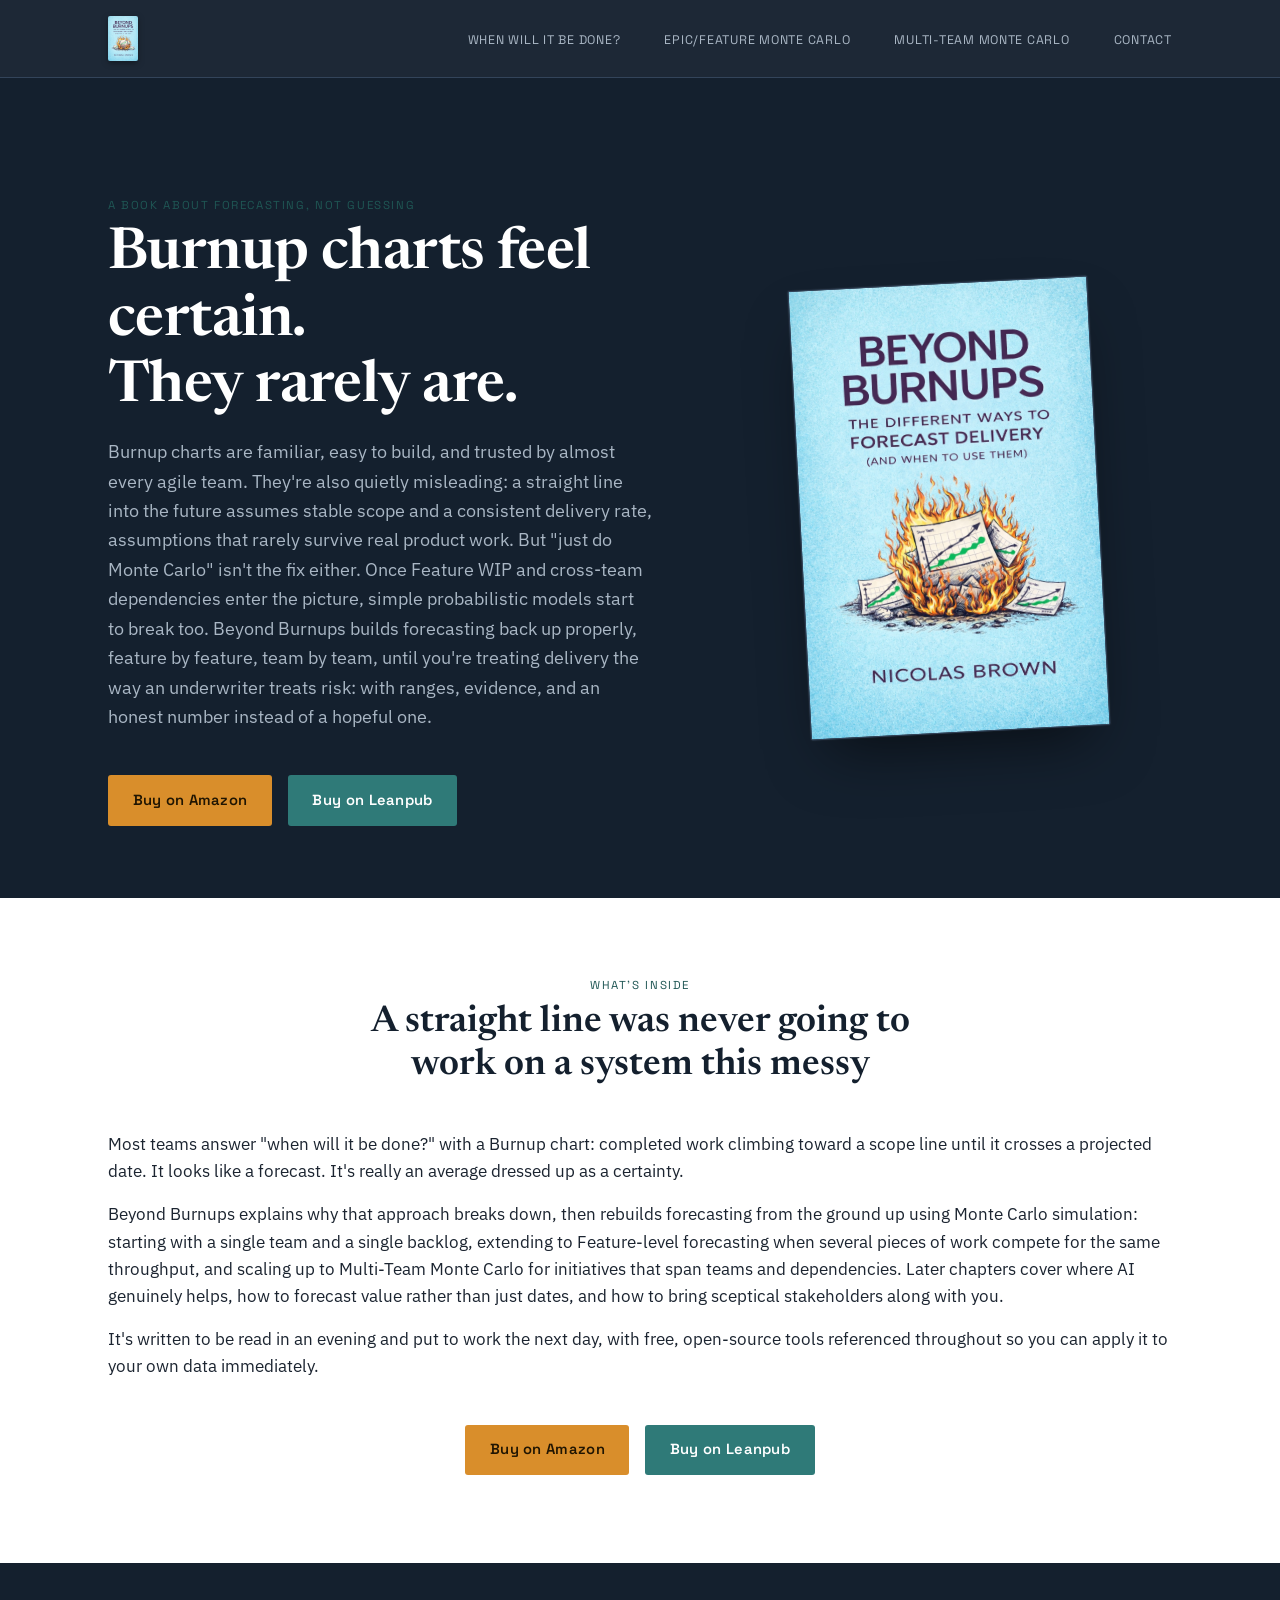
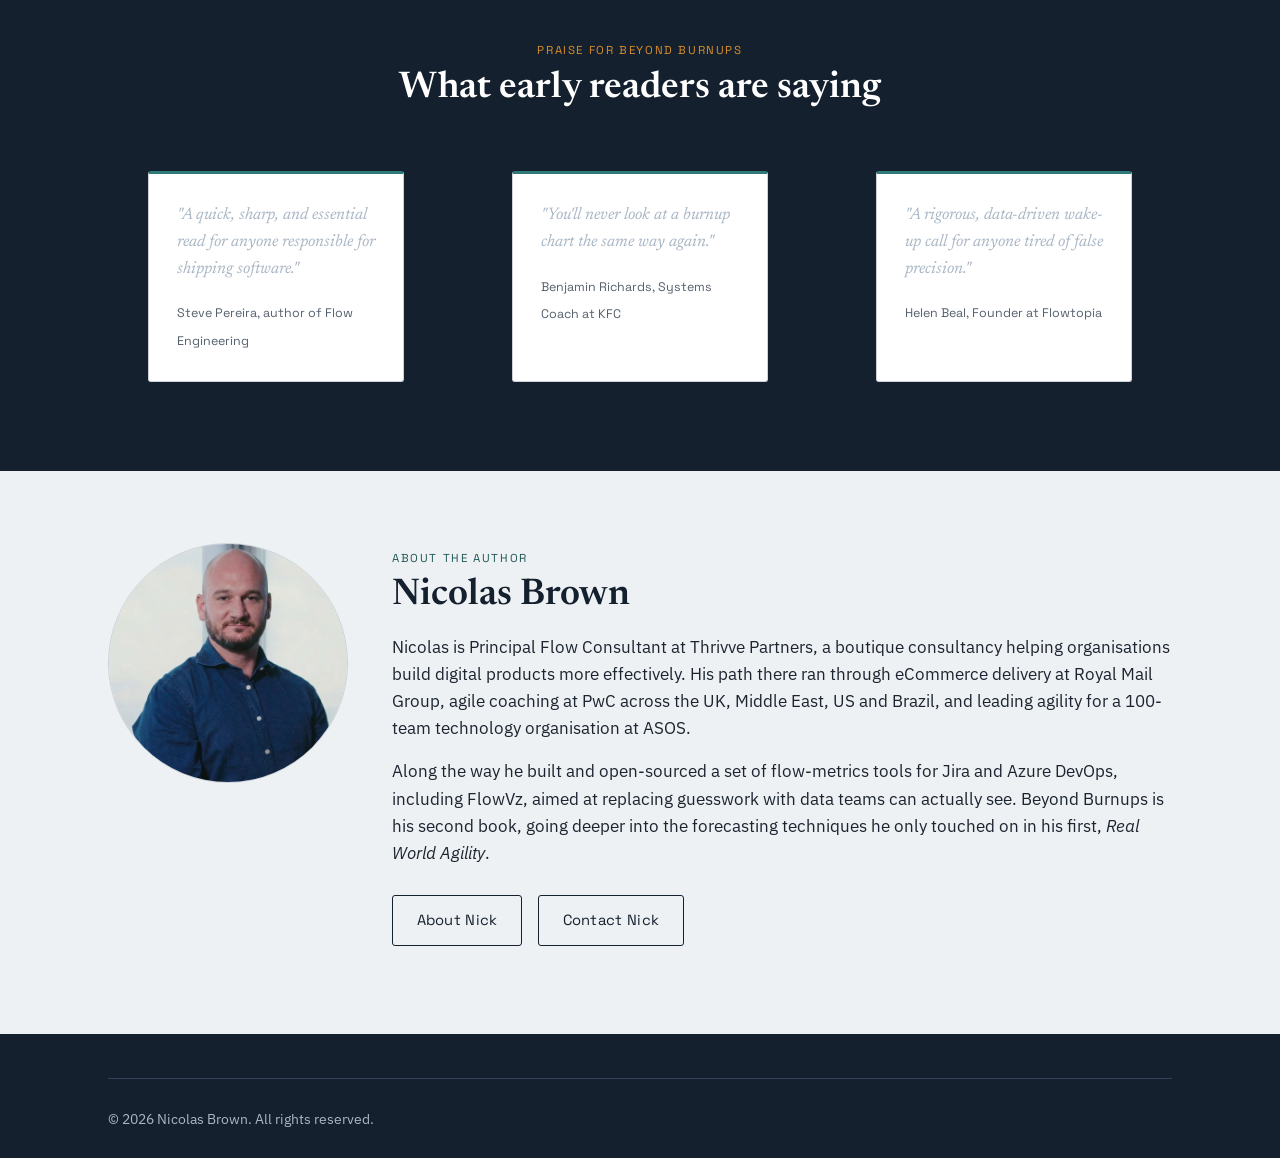
==== index.html @ 3b0a7243 "Update Leanpub link to Beyond Burnups" ====
<!DOCTYPE html>
<html lang="en">
<head>
<meta charset="UTF-8">
<meta name="viewport" content="width=device-width, initial-scale=1.0">
<title>Beyond Burnups, Nicolas Brown | A better way to forecast delivery</title>
<meta name="description" content="Why Burnup charts mislead, why 'just do Monte Carlo' isn't the fix either, and how to forecast delivery properly across features, teams, and dependencies.">
<link rel="canonical" href="https://beyondburnups.com/">

<!-- Open Graph -->
<meta property="og:type" content="website">
<meta property="og:title" content="Beyond Burnups, A better way to forecast delivery">
<meta property="og:description" content="Why Burnup charts mislead, why 'just do Monte Carlo' isn't the fix either, and how to forecast delivery properly across features, teams, and dependencies.">
<meta property="og:url" content="https://beyondburnups.com/">
<!-- REPLACE: /images/og-image.jpg, 1200x630px social share image (book cover works well on a brand-colour background) -->
<meta property="og:image" content="https://beyondburnups.com/images/og-image.jpg">
<meta property="og:site_name" content="Beyond Burnups">

<!-- Twitter -->
<meta name="twitter:card" content="summary_large_image">
<meta name="twitter:title" content="Beyond Burnups, A better way to forecast delivery">
<meta name="twitter:description" content="Why Burnup charts mislead, and why 'just do Monte Carlo' isn't the fix either.">
<meta name="twitter:image" content="https://beyondburnups.com/images/og-image.jpg">

<link rel="icon" type="image/svg+xml" href="/images/favicon.svg">
<link rel="apple-touch-icon" href="/images/favicon.svg">
<link rel="preconnect" href="https://fonts.googleapis.com">
<link rel="preconnect" href="https://fonts.gstatic.com" crossorigin>
<link href="https://fonts.googleapis.com/css2?family=Newsreader:ital,wght@0,500;0,600;1,500&family=IBM+Plex+Sans:wght@400;500;600&family=Space+Grotesk:wght@400;500;600&display=swap" rel="stylesheet">
<link rel="stylesheet" href="/css/style.css">
</head>
<body>

<header class="site-header">
  <nav class="nav-bar" aria-label="Primary">
    <a href="/" class="brand" aria-label="Beyond Burnups, home">
      <img src="/images/cover.jpg" alt="" class="brand-cover">
    </a>
    <button class="nav-toggle" aria-label="Toggle navigation" aria-expanded="false">
      <svg viewBox="0 0 24 24" fill="none" stroke="currentColor" stroke-width="2" stroke-linecap="round"><line x1="3" y1="6" x2="21" y2="6"/><line x1="3" y1="12" x2="21" y2="12"/><line x1="3" y1="18" x2="21" y2="18"/></svg>
    </button>
    <ul class="nav-links">      <li><a href="/when-will-it-be-done.html">When Will It Be Done?</a></li>
      <li><a href="/feature-monte-carlo.html">Epic/Feature Monte Carlo</a></li>
      <li><a href="/multi-team-monte-carlo.html">Multi-team Monte Carlo</a></li>
      <li><a href="/contact.html">Contact</a></li>
    </ul>
  </nav>
</header>

<main>

  <!-- ============ HERO ============ -->
  <section class="hero">
    <div class="container hero-grid">
      <div>
        <p class="eyebrow">A book about forecasting, not guessing</p>
        <h1>Burnup charts feel certain.<br>They rarely are.</h1>
        <p class="lede">Burnup charts are familiar, easy to build, and trusted by almost every agile team. They're also quietly misleading: a straight line into the future assumes stable scope and a consistent delivery rate, assumptions that rarely survive real product work. But "just do Monte Carlo" isn't the fix either. Once Feature WIP and cross-team dependencies enter the picture, simple probabilistic models start to break too. Beyond Burnups builds forecasting back up properly, feature by feature, team by team, until you're treating delivery the way an underwriter treats risk: with ranges, evidence, and an honest number instead of a hopeful one.</p>
        <div class="hero-actions">
          <a href="https://mybook.to/realworldagility" class="btn btn-primary" target="_blank" rel="noopener">Buy on Amazon</a>
          <a href="https://leanpub.com/beyondburnups" class="btn btn-teal" target="_blank" rel="noopener">Buy on Leanpub</a>
        </div>
      </div>

      <div class="hero-cover-wrap">
        <div class="cover-frame">
          <!-- REPLACE: /images/cover.jpg, book cover, portrait, ~600x900px (2:3 ratio) -->
          <img src="/images/cover.jpg" alt="Beyond Burnups book cover" onerror="this.style.display='none'; this.nextElementSibling.style.display='block';">
          <p class="cover-placeholder" style="display:none;">[REPLACE: /images/cover.jpg]<br>Book cover, 2:3 ratio<br>e.g. 600 × 900px</p>
        </div>
      </div>
    </div>
  </section>

  <!-- ============ BLURB ============ -->
  <section class="section raised">
    <div class="container">
      <div class="section-head">
        <p class="eyebrow">What's inside</p>
        <h2>A straight line was never going to work on a system this messy</h2>
      </div>
      <p>Most teams answer "when will it be done?" with a Burnup chart: completed work climbing toward a scope line until it crosses a projected date. It looks like a forecast. It's really an average dressed up as a certainty.</p>
      <p>Beyond Burnups explains why that approach breaks down, then rebuilds forecasting from the ground up using Monte Carlo simulation: starting with a single team and a single backlog, extending to Feature-level forecasting when several pieces of work compete for the same throughput, and scaling up to Multi-Team Monte Carlo for initiatives that span teams and dependencies. Later chapters cover where AI genuinely helps, how to forecast value rather than just dates, and how to bring sceptical stakeholders along with you.</p>
      <p>It's written to be read in an evening and put to work the next day, with free, open-source tools referenced throughout so you can apply it to your own data immediately.</p>
      <p style="text-align:center; margin-top: var(--space-4); display:flex; gap: var(--space-2); justify-content:center; flex-wrap: wrap;">
        <a href="https://mybook.to/realworldagility" class="btn btn-primary" target="_blank" rel="noopener">Buy on Amazon</a>
        <a href="https://leanpub.com/beyondburnups" class="btn btn-teal" target="_blank" rel="noopener">Buy on Leanpub</a>
      </p>
    </div>
  </section>

  <!-- ============ PRAISE ============ -->
  <section class="section on-ink">
    <div class="container">
      <div class="section-head">
        <p class="eyebrow" style="color: var(--amber);">Praise for Beyond Burnups</p>
        <h2>What early readers are saying</h2>
      </div>
      <div class="quote-grid">
        <blockquote class="quote-card">
          <p>"A quick, sharp, and essential read for anyone responsible for shipping software."</p>
          <cite>Steve Pereira, author of Flow Engineering</cite>
        </blockquote>
        <blockquote class="quote-card">
          <p>"You'll never look at a burnup chart the same way again."</p>
          <cite>Benjamin Richards, Systems Coach at KFC</cite>
        </blockquote>
        <blockquote class="quote-card">
          <p>"A rigorous, data-driven wake-up call for anyone tired of false precision."</p>
          <cite>Helen Beal, Founder at Flowtopia</cite>
        </blockquote>
      </div>
    </div>
  </section>

  <!-- ============ AUTHOR ============ -->
  <section class="section">
    <div class="container">
      <div class="author-grid">
        <div>
          <div class="author-photo-frame">
            <!-- REPLACE: /images/author-photo.jpg, square headshot, min 500x500px -->
            <img src="/images/author-photo.jpg" alt="Nicolas Brown, author of Beyond Burnups" onerror="this.style.display='none'; this.nextElementSibling.style.display='flex';">
            <p class="cover-placeholder" style="display:none; align-items:center; justify-content:center; height:100%;">[REPLACE:<br>/images/author-photo.jpg]<br>Square, 500×500px+</p>
          </div>
        </div>
        <div>
          <p class="eyebrow">About the author</p>
          <h2>Nicolas Brown</h2>
          <p>Nicolas is Principal Flow Consultant at Thrivve Partners, a boutique consultancy helping organisations build digital products more effectively. His path there ran through eCommerce delivery at Royal Mail Group, agile coaching at PwC across the UK, Middle East, US and Brazil, and leading agility for a 100-team technology organisation at ASOS.</p>
          <p>Along the way he built and open-sourced a set of flow-metrics tools for Jira and Azure DevOps, including FlowVz, aimed at replacing guesswork with data teams can actually see. Beyond Burnups is his second book, going deeper into the forecasting techniques he only touched on in his first, <em>Real World Agility</em>.</p>
          <p style="margin-top: var(--space-3); display:flex; gap: var(--space-2); flex-wrap: wrap;">
            <a href="https://www.nicolasbrown.co.uk" class="btn btn-outline" target="_blank" rel="noopener">About Nick</a>
            <a href="/contact.html" class="btn btn-outline">Contact Nick</a>
          </p>
        </div>
      </div>
    </div>
  </section>

</main>

<footer class="site-footer">
  <div class="container">
    <div class="footer-grid">
      <div>&copy; <span id="year">2026</span> Nicolas Brown. All rights reserved.</div>
    </div>
  </div>
</footer>

<script src="/js/main.js"></script>
</body>
</html>
---- css/style.css ----
/* ==========================================================================
   Beyond Burnups: stylesheet
   Design language: "the confidence curve", a probability distribution
   motif that recurs as hero background, section divider, and mark, to
   echo the book's core argument (a range of outcomes, not one straight
   line). Palette is cool ink/paper with a teal "flow" accent and an
   amber "confidence" accent, kept deliberately apart from warm-cream
   editorial defaults.
   ========================================================================== */

:root {
  /* Color */
  --ink: #14202e;
  --ink-soft: #1f2e40;
  --paper: #eef1f3;
  --paper-raised: #ffffff;
  --text: #1b2430;
  --text-muted: #55606e;
  --text-on-ink: #eef1f3;
  --text-on-ink-muted: #a9b6c4;
  --teal: #2f7a78;
  --teal-deep: #1f5654;
  --amber: #d98e2b;
  --amber-deep: #a8691a;
  --line: #ccd2d8;
  --line-on-ink: #33445a;

  /* Type */
  --font-display: "Newsreader", "Iowan Old Style", Georgia, serif;
  --font-body: "IBM Plex Sans", -apple-system, BlinkMacSystemFont, "Segoe UI", sans-serif;
  --font-label: "Space Grotesk", "Helvetica Neue", Arial, sans-serif;

  /* Layout */
  --max-width: 1120px;
  --radius: 3px;
  --space-1: 0.5rem;
  --space-2: 1rem;
  --space-3: 1.75rem;
  --space-4: 2.75rem;
  --space-5: 4.5rem;
  --space-6: 7rem;
}

/* ---- Reset & base ---- */
* { box-sizing: border-box; }
html { scroll-behavior: smooth; }
@media (prefers-reduced-motion: reduce) {
  html { scroll-behavior: auto; }
  * { animation-duration: 0.01ms !important; animation-iteration-count: 1 !important; transition-duration: 0.01ms !important; }
}

body {
  margin: 0;
  background: var(--paper);
  color: var(--text);
  font-family: var(--font-body);
  font-size: 17px;
  line-height: 1.6;
  -webkit-font-smoothing: antialiased;
}

h1, h2, h3, h4 {
  font-family: var(--font-display);
  color: var(--ink);
  line-height: 1.15;
  margin: 0 0 var(--space-2);
  font-weight: 600;
}

h1 { font-size: clamp(2.4rem, 4.5vw, 3.6rem); letter-spacing: -0.01em; }
h2 { font-size: clamp(1.7rem, 3vw, 2.3rem); }
h3 { font-size: 1.3rem; }

p { margin: 0 0 var(--space-2); color: var(--text); }
a { color: var(--teal-deep); }
img { max-width: 100%; display: block; }

.container {
  max-width: var(--max-width);
  margin: 0 auto;
  padding: 0 var(--space-3);
}

.eyebrow {
  display: inline-block;
  font-family: var(--font-label);
  font-size: 0.72rem;
  letter-spacing: 0.14em;
  text-transform: uppercase;
  color: var(--teal-deep);
  margin-bottom: var(--space-1);
}

.section-label {
  font-family: var(--font-label);
  font-size: 0.72rem;
  letter-spacing: 0.14em;
  text-transform: uppercase;
  color: var(--text-muted);
}

/* ---- Buttons ---- */
.btn {
  display: inline-flex;
  align-items: center;
  gap: 0.5em;
  font-family: var(--font-label);
  font-size: 0.92rem;
  letter-spacing: 0.02em;
  padding: 0.85em 1.6em;
  border-radius: var(--radius);
  text-decoration: none;
  border: 1px solid transparent;
  cursor: pointer;
  transition: transform 0.15s ease, background 0.15s ease, border-color 0.15s ease;
}
.btn:hover { transform: translateY(-1px); }
.btn-primary {
  background: var(--amber);
  color: #201502;
  font-weight: 600;
}
.btn-primary:hover { background: var(--amber-deep); color: #fff8ec; }
.btn-ghost {
  background: transparent;
  color: var(--text-on-ink);
  border-color: var(--line-on-ink);
}
.btn-ghost:hover { border-color: var(--text-on-ink); }
.btn-outline {
  background: transparent;
  color: var(--ink);
  border-color: var(--ink);
}
.btn-outline:hover { background: var(--ink); color: var(--text-on-ink); }
.btn-teal {
  background: var(--teal);
  color: #fff;
  font-weight: 600;
}
.btn-teal:hover { background: var(--teal-deep); }

/* ---- Header / nav ---- */
.site-header {
  position: sticky;
  top: 0;
  z-index: 50;
  background: rgba(20, 32, 46, 0.96);
  backdrop-filter: blur(6px);
  border-bottom: 1px solid var(--line-on-ink);
}
.nav-bar {
  display: flex;
  align-items: center;
  justify-content: space-between;
  padding: var(--space-2) var(--space-3);
  max-width: var(--max-width);
  margin: 0 auto;
}
.brand {
  display: flex;
  align-items: center;
  text-decoration: none;
}
.brand-cover {
  width: 30px;
  height: 45px;
  object-fit: cover;
  border-radius: 2px;
  box-shadow: 0 2px 6px rgba(0,0,0,0.4);
  display: block;
}

.nav-links {
  display: flex;
  align-items: center;
  gap: var(--space-4);
  list-style: none;
  margin: 0;
  padding: 0;
}
.nav-links a {
  font-family: var(--font-label);
  font-size: 0.78rem;
  letter-spacing: 0.06em;
  text-transform: uppercase;
  color: var(--text-on-ink-muted);
  text-decoration: none;
  padding: 0.4em 0;
  border-bottom: 1px solid transparent;
  transition: color 0.15s ease, border-color 0.15s ease;
}
.nav-links a:hover,
.nav-links a[aria-current="page"] {
  color: var(--text-on-ink);
  border-color: var(--amber);
}
.nav-links .nav-buy a {
  color: var(--amber);
}

.nav-toggle {
  display: none;
  background: none;
  border: 1px solid var(--line-on-ink);
  border-radius: var(--radius);
  color: var(--text-on-ink);
  width: 42px;
  height: 38px;
  align-items: center;
  justify-content: center;
  cursor: pointer;
}
.nav-toggle svg { width: 18px; height: 18px; }

@media (max-width: 800px) {
  .nav-toggle { display: inline-flex; }
  .nav-links {
    position: absolute;
    top: 100%;
    left: 0;
    right: 0;
    flex-direction: column;
    align-items: flex-start;
    gap: 0;
    background: var(--ink);
    border-bottom: 1px solid var(--line-on-ink);
    max-height: 0;
    overflow: hidden;
    transition: max-height 0.25s ease;
  }
  .nav-links.is-open { max-height: 400px; }
  .nav-links li { width: 100%; }
  .nav-links a {
    display: block;
    width: 100%;
    padding: var(--space-2) var(--space-3);
    border-bottom: 1px solid var(--line-on-ink);
    border-left: 2px solid transparent;
  }
  .nav-links a:hover, .nav-links a[aria-current="page"] {
    border-left-color: var(--amber);
  }
}

/* ---- Hero (index) ---- */
.hero {
  background: var(--ink);
  color: var(--text-on-ink);
  position: relative;
  overflow: hidden;
  padding: var(--space-6) 0 var(--space-5);
}
.hero-grid {
  display: grid;
  grid-template-columns: 1.1fr 0.9fr;
  gap: var(--space-5);
  align-items: center;
  position: relative;
}
.hero h1 { color: #fff; }
.hero .lede {
  font-size: 1.15rem;
  color: var(--text-on-ink-muted);
  max-width: 54ch;
  margin-bottom: var(--space-4);
}
.hero-actions { display: flex; gap: var(--space-2); flex-wrap: wrap; }

.hero-cover-wrap {
  position: relative;
  display: flex;
  justify-content: center;
}
.cover-frame {
  width: min(300px, 70vw);
  aspect-ratio: 2 / 3;
  background: linear-gradient(160deg, #1f2e40, #26384e);
  border: 1px solid var(--line-on-ink);
  border-radius: 2px;
  box-shadow: 0 30px 60px -20px rgba(0,0,0,0.55), 0 0 0 1px rgba(255,255,255,0.03);
  display: flex;
  align-items: center;
  justify-content: center;
  transform: rotate(-3deg);
  overflow: hidden;
}
.cover-frame img { width: 100%; height: 100%; object-fit: cover; }
.cover-placeholder {
  text-align: center;
  padding: var(--space-3);
  font-family: var(--font-label);
  font-size: 0.78rem;
  color: var(--text-on-ink-muted);
  letter-spacing: 0.04em;
}

@media (max-width: 860px) {
  .hero-grid { grid-template-columns: 1fr; }
  .hero-cover-wrap { order: -1; }
}

/* ---- Curve divider (signature motif, reused between sections) ---- */
.curve-divider {
  width: 100%;
  height: 56px;
  display: block;
}
.curve-divider.on-paper .curve-line { stroke: var(--teal); }
.curve-divider.on-paper .curve-band { fill: var(--teal); opacity: 0.08; }
.curve-divider.on-ink .curve-line { stroke: var(--amber); }
.curve-divider.on-ink .curve-band { fill: var(--amber); opacity: 0.12; }

/* ---- Generic sections ---- */
.section { padding: var(--space-5) 0; }
.section.tight { padding: var(--space-4) 0; }
.section.on-ink { background: var(--ink); color: var(--text-on-ink); }
.section.on-ink h2, .section.on-ink h3 { color: #fff; }
.section.on-ink p { color: var(--text-on-ink-muted); }
.section.raised { background: var(--paper-raised); }

.section-head {
  max-width: 60ch;
  margin: 0 auto var(--space-4);
  text-align: center;
}
.section-head.left { margin-left: 0; text-align: left; }

/* ---- Author section ---- */
.author-grid {
  display: grid;
  grid-template-columns: 240px 1fr;
  gap: var(--space-4);
  align-items: start;
}
.author-photo-frame {
  width: 100%;
  aspect-ratio: 1 / 1;
  border-radius: 50%;
  overflow: hidden;
  background: linear-gradient(160deg, #dfe4e8, #cbd3da);
  border: 1px solid var(--line);
  display: flex;
  align-items: center;
  justify-content: center;
}
.author-photo-frame img { width: 100%; height: 100%; object-fit: cover; }
.author-photo-frame .cover-placeholder { color: var(--text-muted); }
.author-name { font-family: var(--font-label); font-size: 0.85rem; letter-spacing: 0.05em; color: var(--teal-deep); margin-top: var(--space-2); }
@media (max-width: 700px) {
  .author-grid { grid-template-columns: 1fr; }
  .author-photo-frame { width: 160px; margin: 0 auto; }
}

/* ---- Blurb / pull quotes ---- */
.quote-grid {
  display: grid;
  grid-template-columns: repeat(3, 1fr);
  gap: var(--space-3);
}
.quote-card {
  background: var(--paper-raised);
  border: 1px solid var(--line);
  border-top: 3px solid var(--teal);
  border-radius: var(--radius);
  padding: var(--space-3);
}
.quote-card p { font-family: var(--font-display); font-style: italic; color: var(--ink); font-size: 1.05rem; }
.quote-card cite { font-family: var(--font-label); font-style: normal; font-size: 0.78rem; color: var(--text-muted); }
@media (max-width: 800px) { .quote-grid { grid-template-columns: 1fr; } }

/* ---- CTA band ---- */
.cta-band {
  background: var(--teal-deep);
  color: #fff;
  text-align: center;
  padding: var(--space-5) 0;
}
.cta-band h2 { color: #fff; }
.cta-band p { color: #d7e6e5; max-width: 50ch; margin-left: auto; margin-right: auto; }

/* ---- Topic pages (chapter hero + gif + three sections) ---- */
.chapter-hero {
  background: var(--ink);
  color: var(--text-on-ink);
  padding: var(--space-5) 0 var(--space-4);
  text-align: center;
}
.chapter-hero h1 { color: #fff; max-width: 26ch; margin: 0 auto var(--space-2); }
.chapter-hero .lede { color: var(--text-on-ink-muted); max-width: 56ch; margin: 0 auto; font-size: 1.05rem; }

.chart-frame {
  max-width: 780px;
  margin: var(--space-4) auto 0;
  border: 1px solid var(--line-on-ink);
  background: var(--ink-soft);
  border-radius: var(--radius);
  aspect-ratio: 16 / 9;
  display: flex;
  align-items: center;
  justify-content: center;
  overflow: hidden;
}
.chart-frame img { width: 100%; height: 100%; object-fit: contain; }
.chart-frame .cover-placeholder { color: var(--text-on-ink-muted); }

.topic-sections {
  display: grid;
  gap: var(--space-4);
}
.topic-block {
  display: grid;
  grid-template-columns: 220px 1fr;
  gap: var(--space-4);
  padding: var(--space-4) 0;
  border-top: 1px solid var(--line);
}
.topic-block:first-child { border-top: none; }
.topic-block h3 { margin-bottom: var(--space-2); }
.topic-block .section-label { display: block; margin-top: 0.35em; }
@media (max-width: 760px) {
  .topic-block { grid-template-columns: 1fr; gap: var(--space-2); }
}

/* ---- Buy page ---- */
.retailer-grid {
  display: grid;
  grid-template-columns: repeat(auto-fit, minmax(220px, 1fr));
  gap: var(--space-3);
}
.retailer-card {
  border: 1px solid var(--line);
  background: var(--paper-raised);
  border-radius: var(--radius);
  padding: var(--space-3);
  text-align: center;
}
.retailer-card .btn { margin-top: var(--space-2); width: 100%; justify-content: center; }

/* ---- Contact page ---- */
.contact-grid {
  display: grid;
  grid-template-columns: 1fr 1fr;
  gap: var(--space-5);
  align-items: start;
}
.contact-card {
  background: var(--paper-raised);
  border: 1px solid var(--line);
  border-radius: var(--radius);
  padding: var(--space-4);
}
.contact-card dt { font-family: var(--font-label); font-size: 0.72rem; text-transform: uppercase; letter-spacing: 0.1em; color: var(--text-muted); margin-top: var(--space-3); }
.contact-card dt:first-child { margin-top: 0; }
.contact-card dd { margin: 0.25em 0 0; font-size: 1.05rem; }
@media (max-width: 760px) { .contact-grid { grid-template-columns: 1fr; } }

/* ---- Footer ---- */
.site-footer {
  background: var(--ink);
  color: var(--text-on-ink-muted);
  padding: var(--space-4) 0 var(--space-3);
  font-size: 0.9rem;
}
.footer-grid {
  display: flex;
  justify-content: space-between;
  align-items: center;
  flex-wrap: wrap;
  gap: var(--space-2);
  border-top: 1px solid var(--line-on-ink);
  padding-top: var(--space-3);
}
.footer-links { display: flex; gap: var(--space-3); list-style: none; padding: 0; margin: 0; flex-wrap: wrap; }
.footer-links a { color: var(--text-on-ink-muted); text-decoration: none; }
.footer-links a:hover { color: var(--text-on-ink); }

/* ---- Utility ---- */
.visually-hidden {
  position: absolute;
  width: 1px; height: 1px;
  overflow: hidden;
  clip: rect(0 0 0 0);
  white-space: nowrap;
}
:focus-visible {
  outline: 2px solid var(--amber);
  outline-offset: 2px;
}
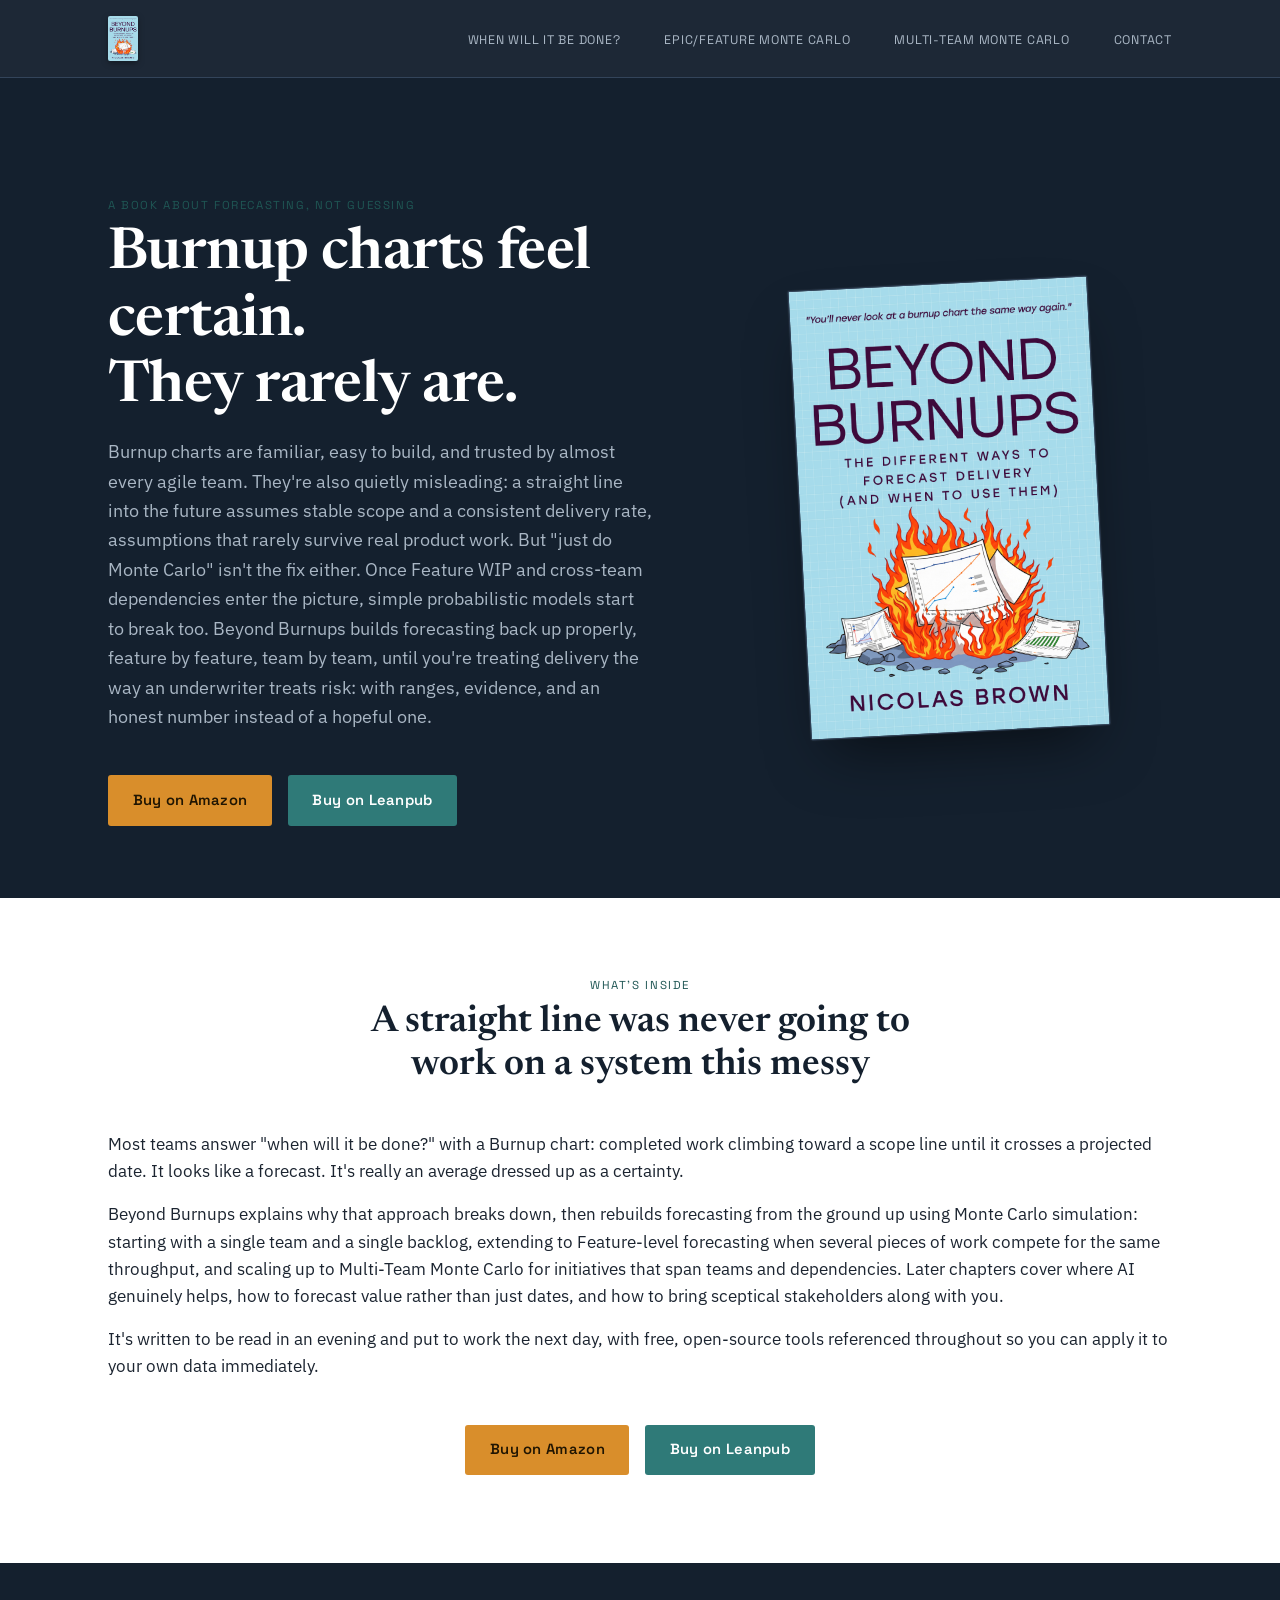
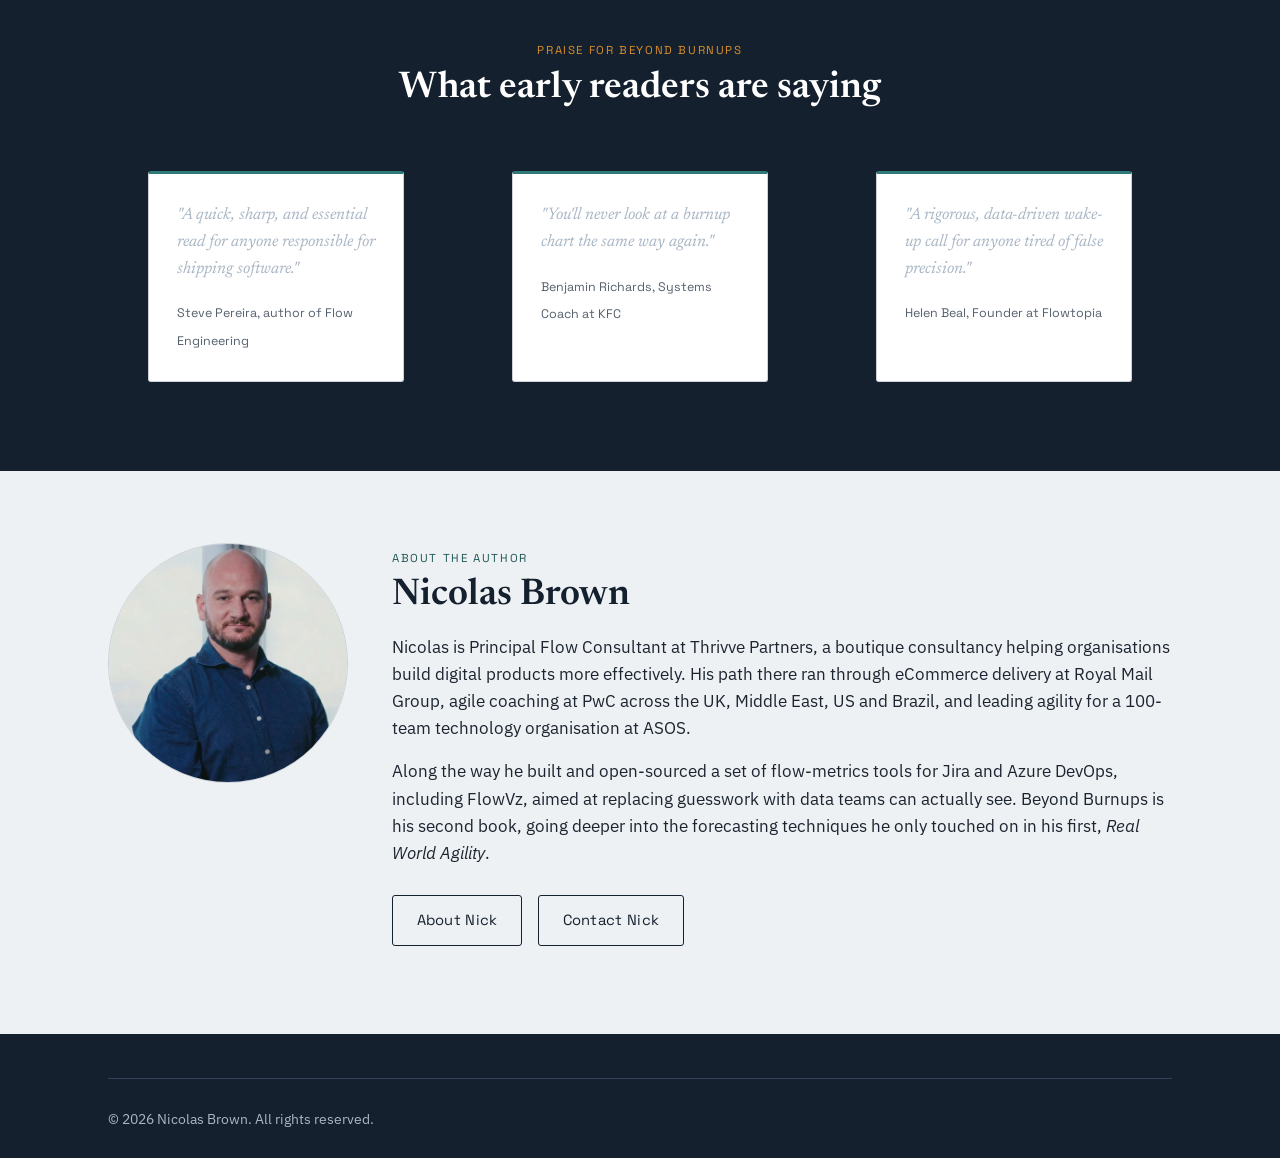
==== commit e8c1d1c9: "Update Amazon link to new book URL" ====
--- a/index.html
+++ b/index.html
@@ -57,7 +57,7 @@
         <h1>Burnup charts feel certain.<br>They rarely are.</h1>
         <p class="lede">Burnup charts are familiar, easy to build, and trusted by almost every agile team. They're also quietly misleading: a straight line into the future assumes stable scope and a consistent delivery rate, assumptions that rarely survive real product work. But "just do Monte Carlo" isn't the fix either. Once Feature WIP and cross-team dependencies enter the picture, simple probabilistic models start to break too. Beyond Burnups builds forecasting back up properly, feature by feature, team by team, until you're treating delivery the way an underwriter treats risk: with ranges, evidence, and an honest number instead of a hopeful one.</p>
         <div class="hero-actions">
-          <a href="https://mybook.to/realworldagility" class="btn btn-primary" target="_blank" rel="noopener">Buy on Amazon</a>
+          <a href="https://mybook.to/beyondburnups" class="btn btn-primary" target="_blank" rel="noopener">Buy on Amazon</a>
           <a href="https://leanpub.com/beyondburnups" class="btn btn-teal" target="_blank" rel="noopener">Buy on Leanpub</a>
         </div>
       </div>
@@ -83,7 +83,7 @@
       <p>Beyond Burnups explains why that approach breaks down, then rebuilds forecasting from the ground up using Monte Carlo simulation: starting with a single team and a single backlog, extending to Feature-level forecasting when several pieces of work compete for the same throughput, and scaling up to Multi-Team Monte Carlo for initiatives that span teams and dependencies. Later chapters cover where AI genuinely helps, how to forecast value rather than just dates, and how to bring sceptical stakeholders along with you.</p>
       <p>It's written to be read in an evening and put to work the next day, with free, open-source tools referenced throughout so you can apply it to your own data immediately.</p>
       <p style="text-align:center; margin-top: var(--space-4); display:flex; gap: var(--space-2); justify-content:center; flex-wrap: wrap;">
-        <a href="https://mybook.to/realworldagility" class="btn btn-primary" target="_blank" rel="noopener">Buy on Amazon</a>
+        <a href="https://mybook.to/beyondburnups" class="btn btn-primary" target="_blank" rel="noopener">Buy on Amazon</a>
         <a href="https://leanpub.com/beyondburnups" class="btn btn-teal" target="_blank" rel="noopener">Buy on Leanpub</a>
       </p>
     </div>
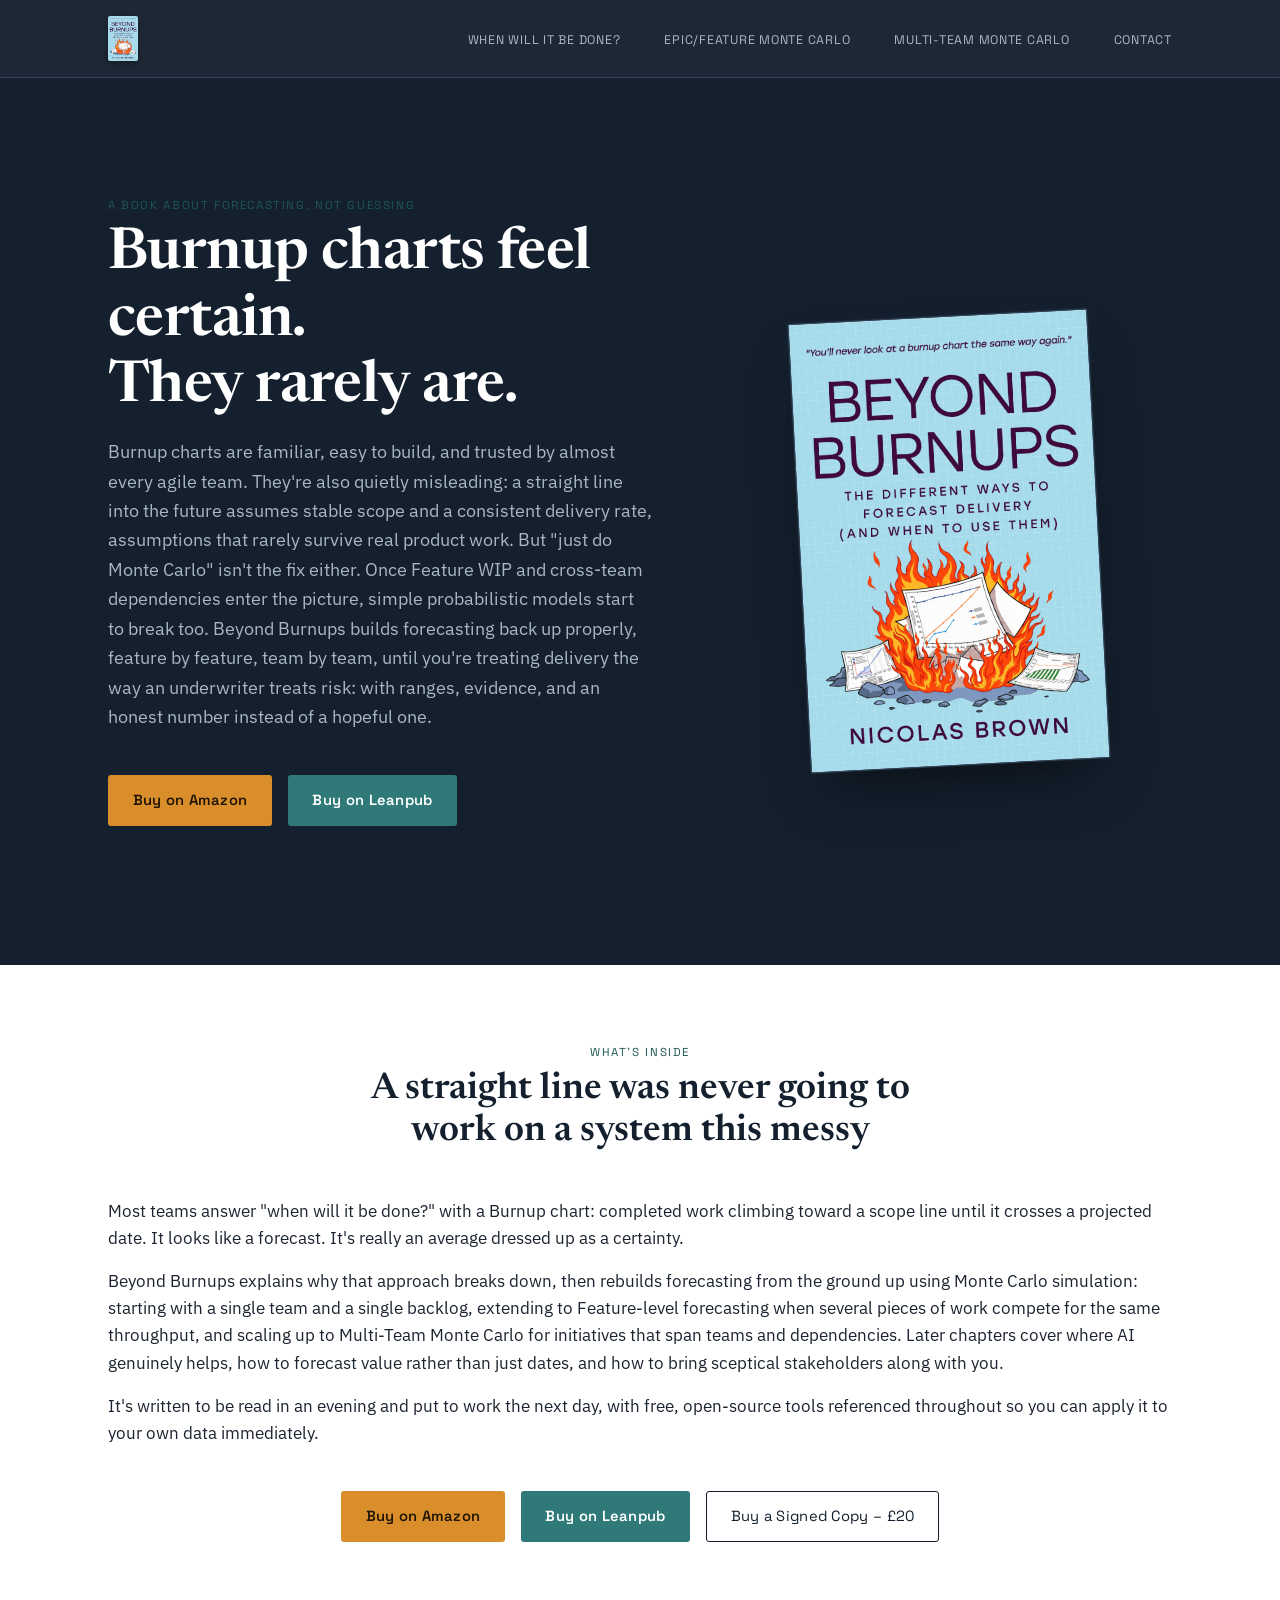
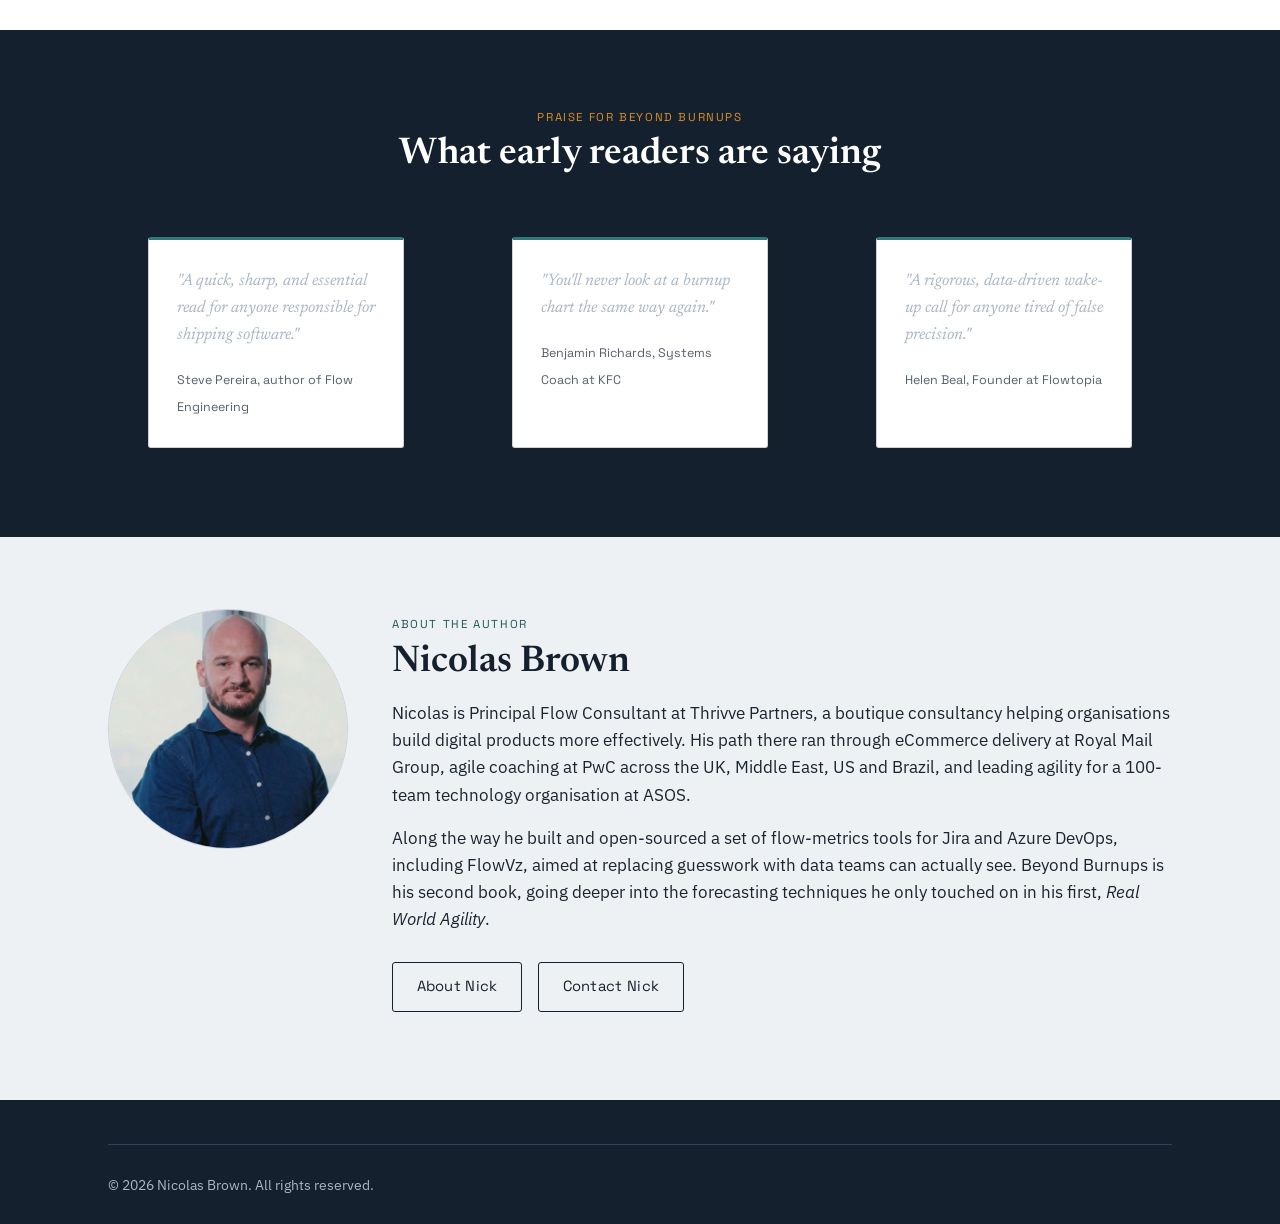
==== commit 6da72e1b: "Add link for purchasing signed copy of the book Added a link to purchase a signed copy of the book." ====
--- a/index.html
+++ b/index.html
@@ -1,3 +1,4 @@
+
 <!DOCTYPE html>
 <html lang="en">
 <head>
@@ -39,7 +40,8 @@
     <button class="nav-toggle" aria-label="Toggle navigation" aria-expanded="false">
       <svg viewBox="0 0 24 24" fill="none" stroke="currentColor" stroke-width="2" stroke-linecap="round"><line x1="3" y1="6" x2="21" y2="6"/><line x1="3" y1="12" x2="21" y2="12"/><line x1="3" y1="18" x2="21" y2="18"/></svg>
     </button>
-    <ul class="nav-links">      <li><a href="/when-will-it-be-done.html">When Will It Be Done?</a></li>
+    <ul class="nav-links">
+      <li><a href="/when-will-it-be-done.html">When Will It Be Done?</a></li>
       <li><a href="/feature-monte-carlo.html">Epic/Feature Monte Carlo</a></li>
       <li><a href="/multi-team-monte-carlo.html">Multi-team Monte Carlo</a></li>
       <li><a href="/contact.html">Contact</a></li>
@@ -59,6 +61,7 @@
         <div class="hero-actions">
           <a href="https://mybook.to/beyondburnups" class="btn btn-primary" target="_blank" rel="noopener">Buy on Amazon</a>
           <a href="https://leanpub.com/beyondburnups" class="btn btn-teal" target="_blank" rel="noopener">Buy on Leanpub</a>
+          <a href="https://buy.stripe.com/14A8wPcKLcDVboR1ERbo400" class="btn btn-outline" target="_blank" rel="noopener noreferrer" title="Signed paperback £20, plus £3.50 UK postage">Buy a Signed Copy – £20</a>
         </div>
       </div>
 
@@ -85,6 +88,7 @@
       <p style="text-align:center; margin-top: var(--space-4); display:flex; gap: var(--space-2); justify-content:center; flex-wrap: wrap;">
         <a href="https://mybook.to/beyondburnups" class="btn btn-primary" target="_blank" rel="noopener">Buy on Amazon</a>
         <a href="https://leanpub.com/beyondburnups" class="btn btn-teal" target="_blank" rel="noopener">Buy on Leanpub</a>
+        <a href="https://buy.stripe.com/14A8wPcKLcDVboR1ERbo400" class="btn btn-outline" target="_blank" rel="noopener noreferrer" title="Signed paperback £20, plus £3.50 UK postage">Buy a Signed Copy – £20</a>
       </p>
     </div>
   </section>
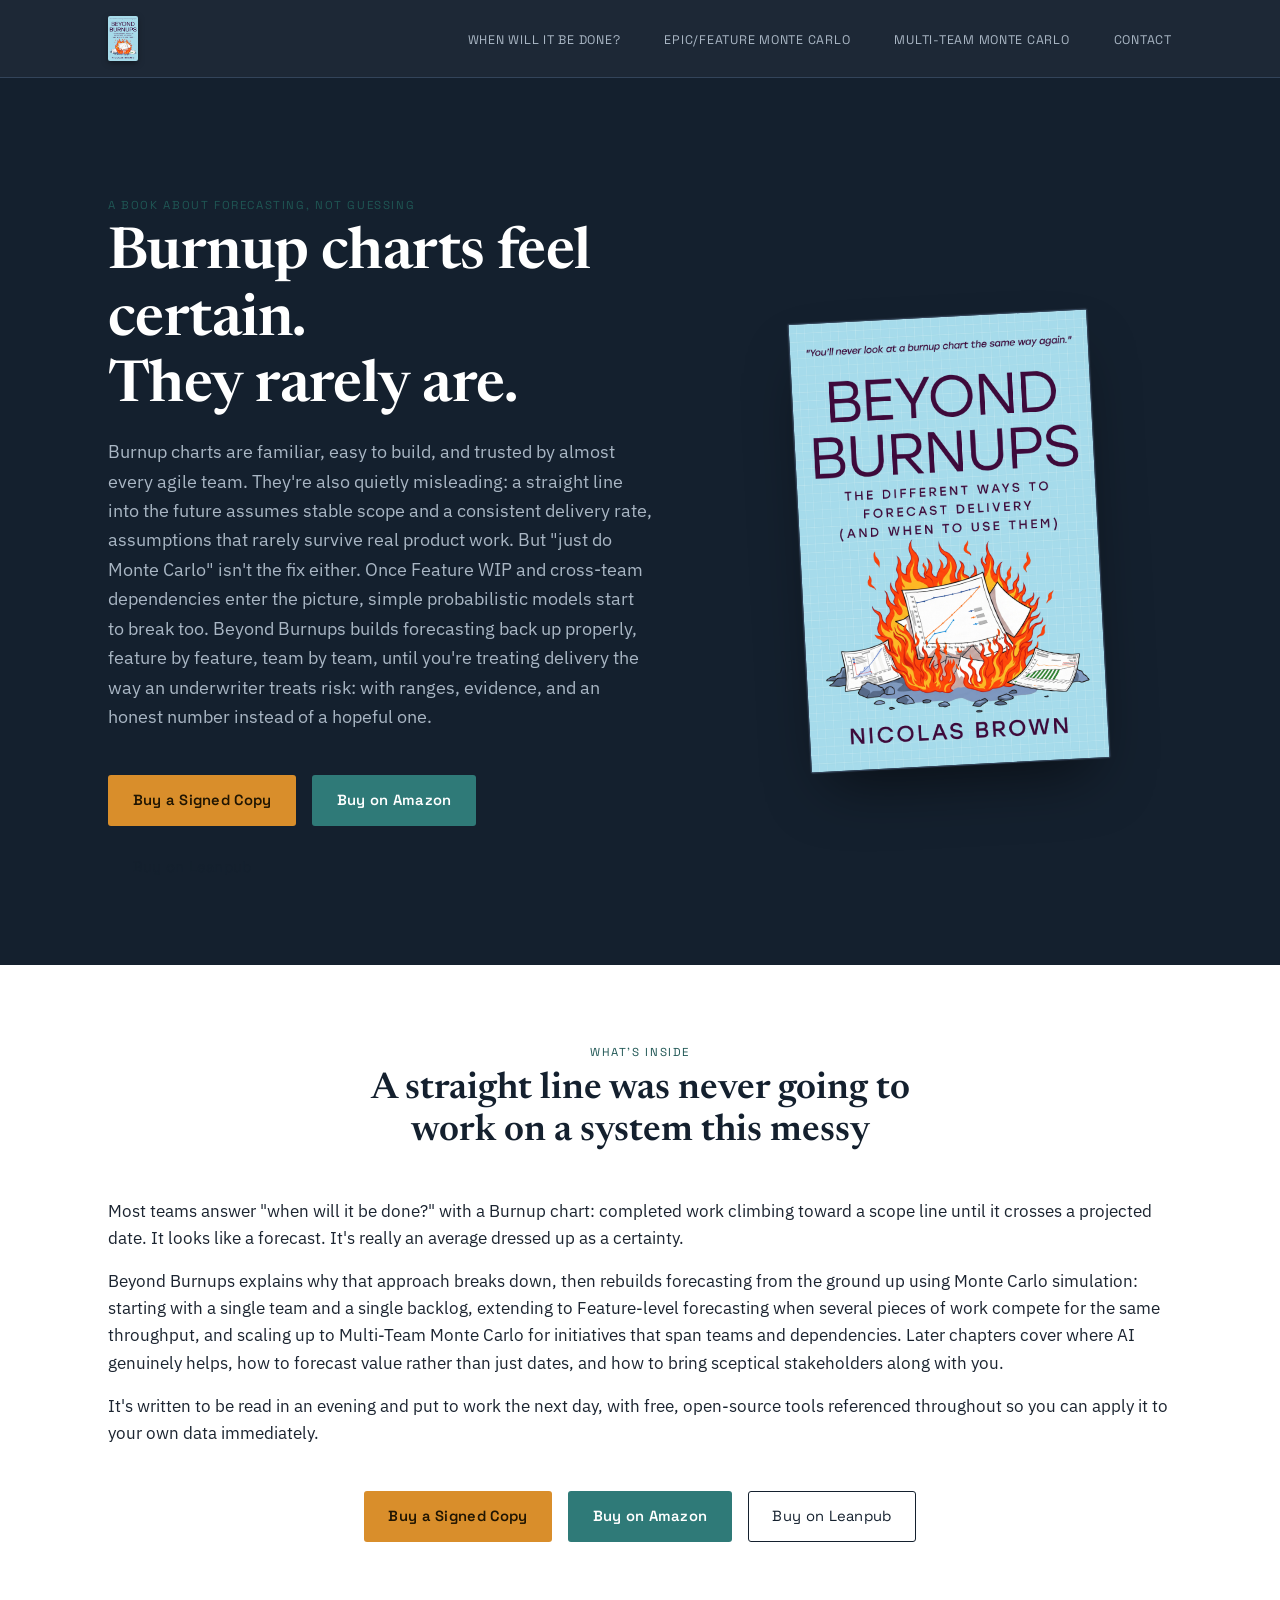
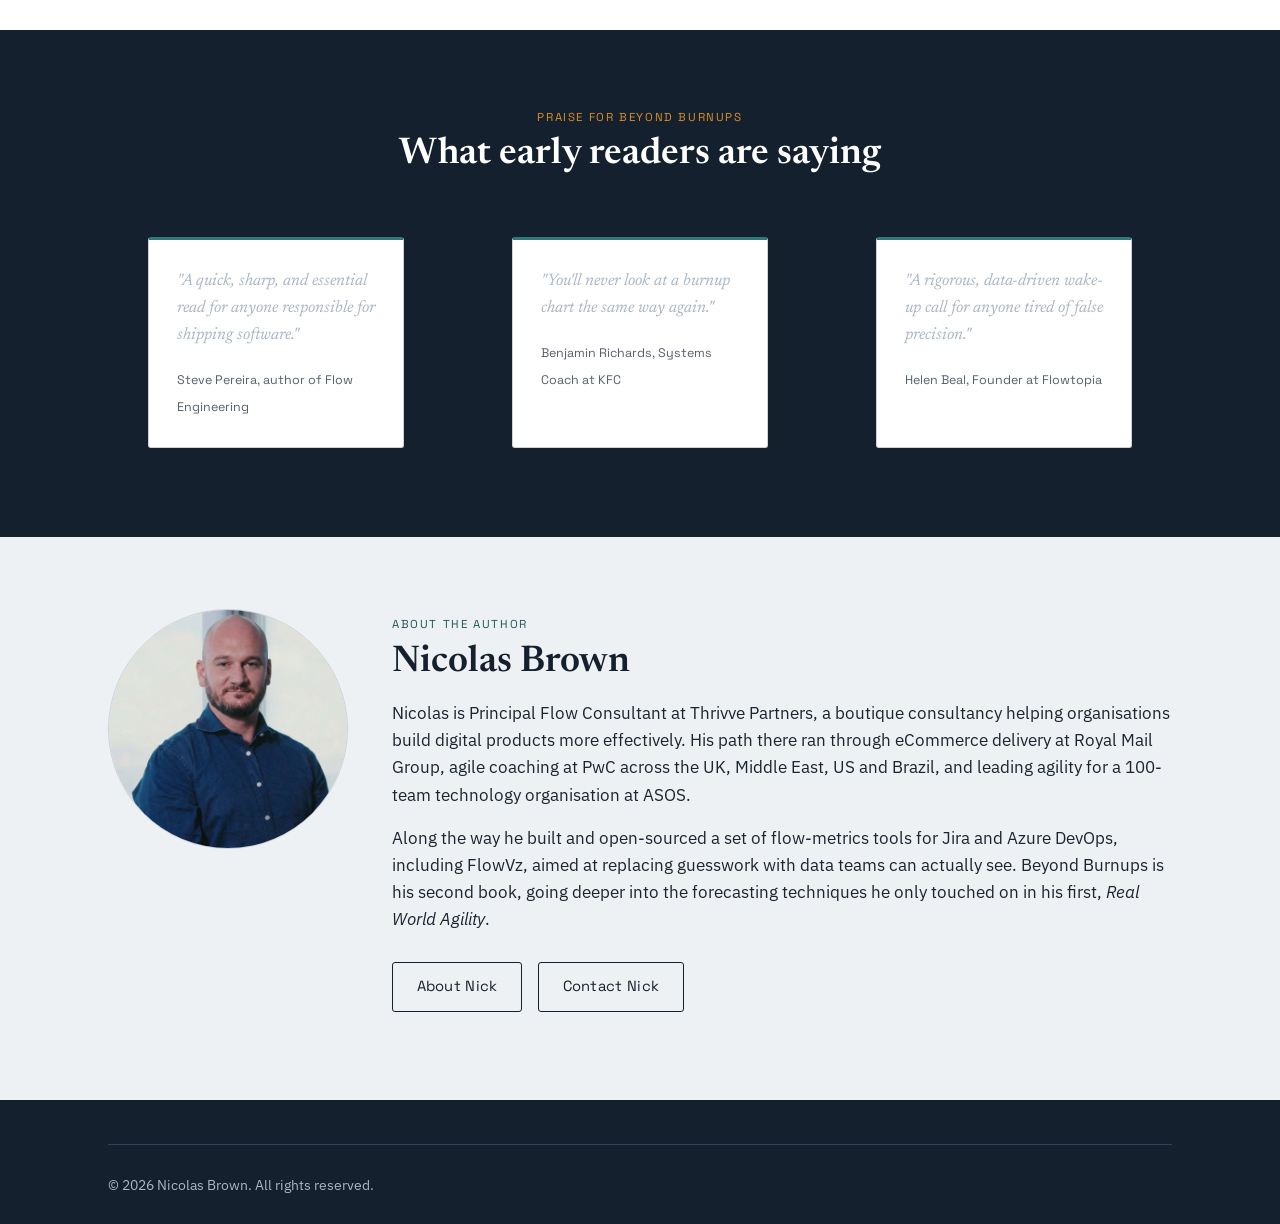
==== commit f5a6ba32: "Update purchase links for the book in index.html" ====
--- a/index.html
+++ b/index.html
@@ -59,9 +59,9 @@
         <h1>Burnup charts feel certain.<br>They rarely are.</h1>
         <p class="lede">Burnup charts are familiar, easy to build, and trusted by almost every agile team. They're also quietly misleading: a straight line into the future assumes stable scope and a consistent delivery rate, assumptions that rarely survive real product work. But "just do Monte Carlo" isn't the fix either. Once Feature WIP and cross-team dependencies enter the picture, simple probabilistic models start to break too. Beyond Burnups builds forecasting back up properly, feature by feature, team by team, until you're treating delivery the way an underwriter treats risk: with ranges, evidence, and an honest number instead of a hopeful one.</p>
         <div class="hero-actions">
-          <a href="https://mybook.to/beyondburnups" class="btn btn-primary" target="_blank" rel="noopener">Buy on Amazon</a>
-          <a href="https://leanpub.com/beyondburnups" class="btn btn-teal" target="_blank" rel="noopener">Buy on Leanpub</a>
-          <a href="https://buy.stripe.com/14A8wPcKLcDVboR1ERbo400" class="btn btn-outline" target="_blank" rel="noopener noreferrer" title="Signed paperback £20, plus £3.50 UK postage">Buy a Signed Copy – £20</a>
+          <a href="https://buy.stripe.com/14A8wPcKLcDVboR1ERbo400" class="btn btn-primary" target="_blank" rel="noopener noreferrer">Buy a Signed Copy</a>
+          <a href="https://mybook.to/beyondburnups" class="btn btn-teal" target="_blank" rel="noopener">Buy on Amazon</a>
+          <a href="https://leanpub.com/beyondburnups" class="btn btn-outline" target="_blank" rel="noopener">Buy on Leanpub</a>
         </div>
       </div>
 
@@ -86,9 +86,9 @@
       <p>Beyond Burnups explains why that approach breaks down, then rebuilds forecasting from the ground up using Monte Carlo simulation: starting with a single team and a single backlog, extending to Feature-level forecasting when several pieces of work compete for the same throughput, and scaling up to Multi-Team Monte Carlo for initiatives that span teams and dependencies. Later chapters cover where AI genuinely helps, how to forecast value rather than just dates, and how to bring sceptical stakeholders along with you.</p>
       <p>It's written to be read in an evening and put to work the next day, with free, open-source tools referenced throughout so you can apply it to your own data immediately.</p>
       <p style="text-align:center; margin-top: var(--space-4); display:flex; gap: var(--space-2); justify-content:center; flex-wrap: wrap;">
-        <a href="https://mybook.to/beyondburnups" class="btn btn-primary" target="_blank" rel="noopener">Buy on Amazon</a>
-        <a href="https://leanpub.com/beyondburnups" class="btn btn-teal" target="_blank" rel="noopener">Buy on Leanpub</a>
-        <a href="https://buy.stripe.com/14A8wPcKLcDVboR1ERbo400" class="btn btn-outline" target="_blank" rel="noopener noreferrer" title="Signed paperback £20, plus £3.50 UK postage">Buy a Signed Copy – £20</a>
+        <a href="https://buy.stripe.com/14A8wPcKLcDVboR1ERbo400" class="btn btn-primary" target="_blank" rel="noopener noreferrer">Buy a Signed Copy</a>
+        <a href="https://mybook.to/beyondburnups" class="btn btn-teal" target="_blank" rel="noopener">Buy on Amazon</a>
+        <a href="https://leanpub.com/beyondburnups" class="btn btn-outline" target="_blank" rel="noopener">Buy on Leanpub</a>
       </p>
     </div>
   </section>
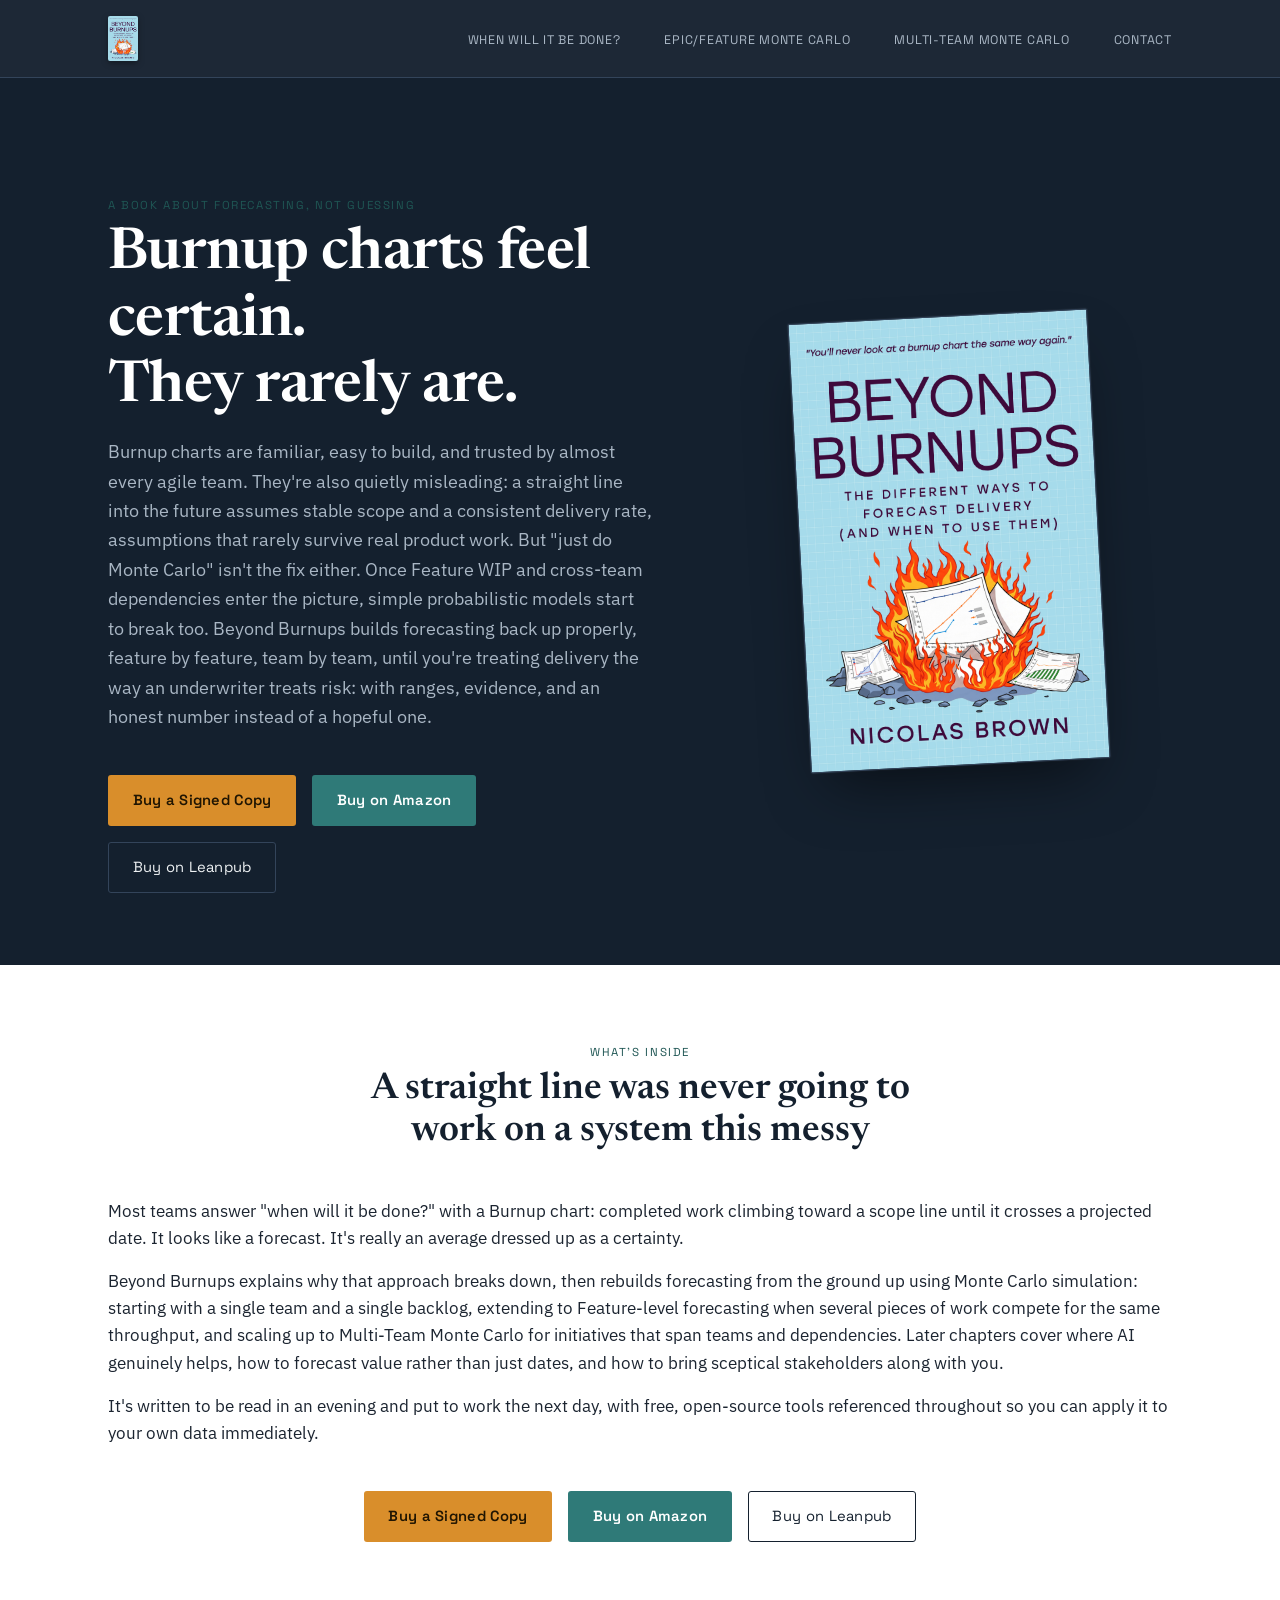
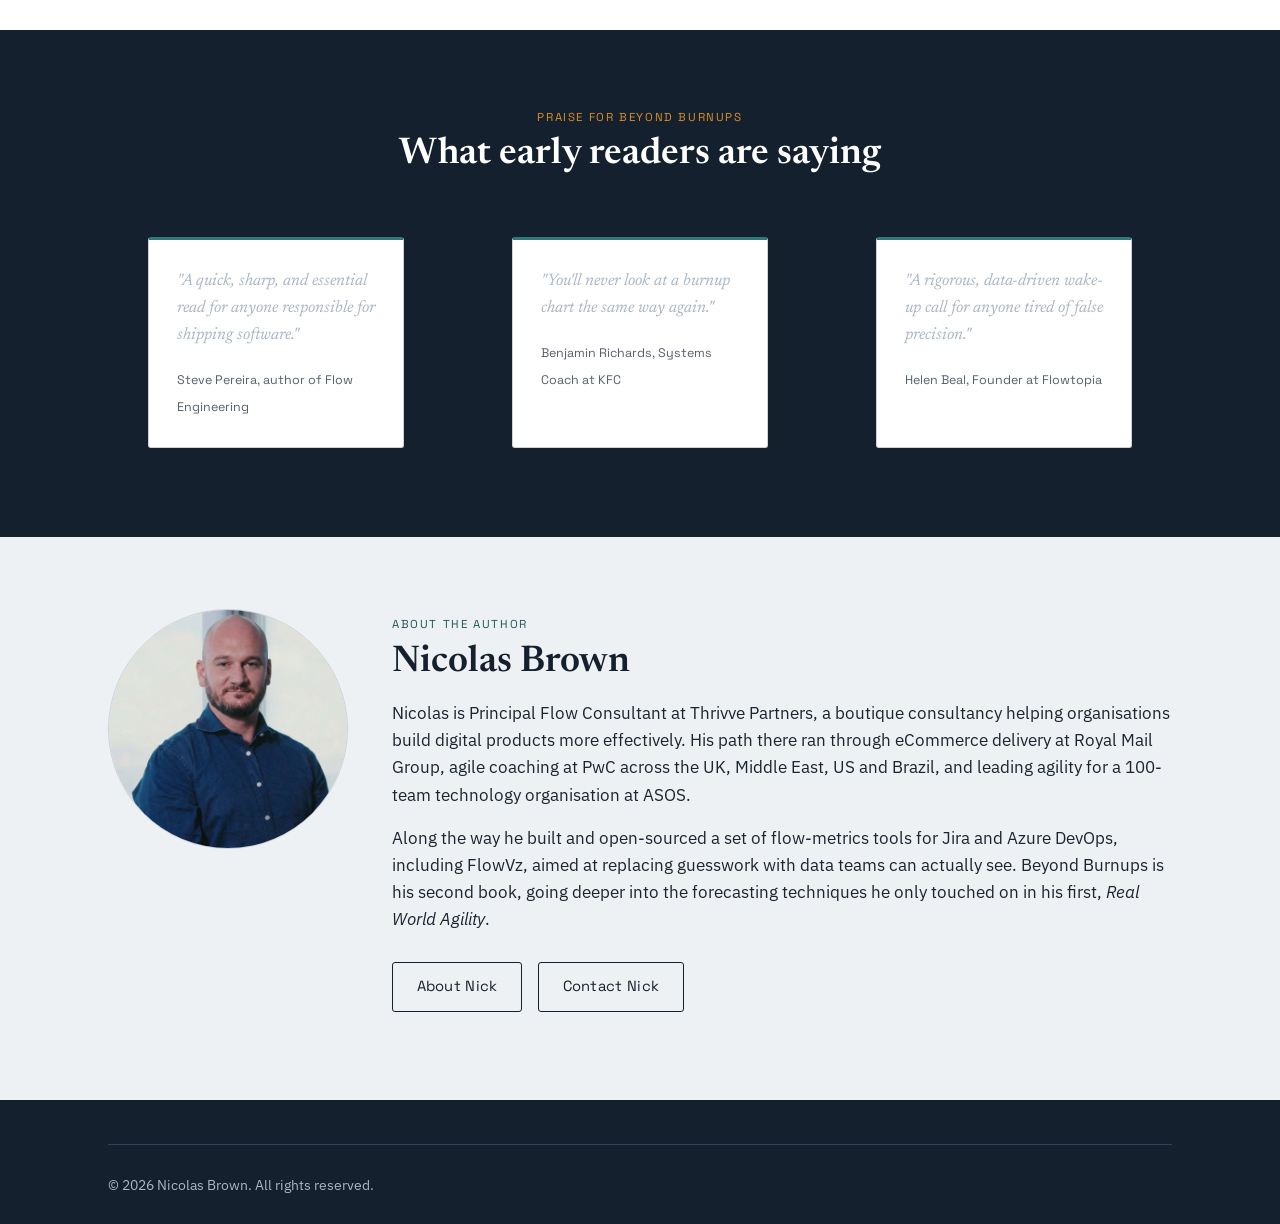
==== commit d7d8fa6b: "Change Leanpub button style to 'btn-ghost'" ====
--- a/index.html
+++ b/index.html
@@ -61,7 +61,7 @@
         <div class="hero-actions">
           <a href="https://buy.stripe.com/14A8wPcKLcDVboR1ERbo400" class="btn btn-primary" target="_blank" rel="noopener noreferrer">Buy a Signed Copy</a>
           <a href="https://mybook.to/beyondburnups" class="btn btn-teal" target="_blank" rel="noopener">Buy on Amazon</a>
-          <a href="https://leanpub.com/beyondburnups" class="btn btn-outline" target="_blank" rel="noopener">Buy on Leanpub</a>
+          <a href="https://leanpub.com/beyondburnups" class="btn btn-ghost" target="_blank" rel="noopener">Buy on Leanpub</a>
         </div>
       </div>
 
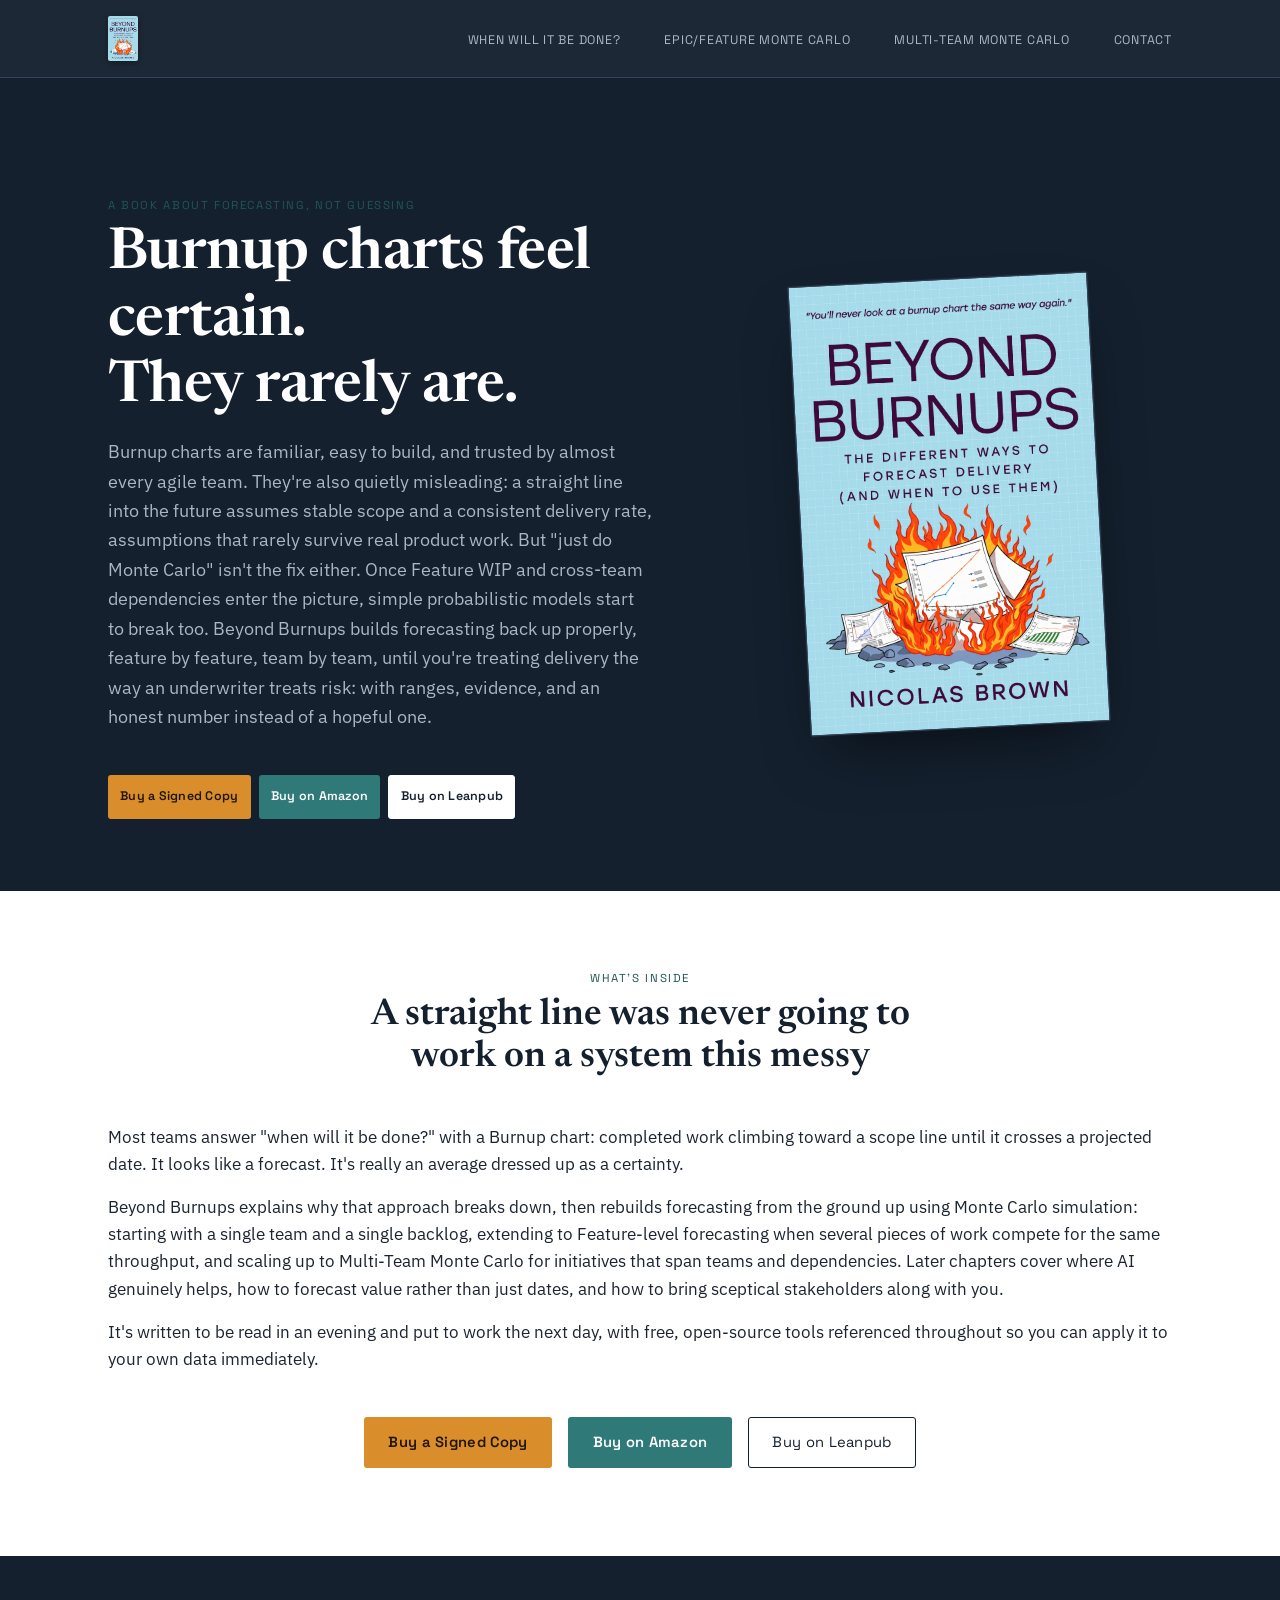
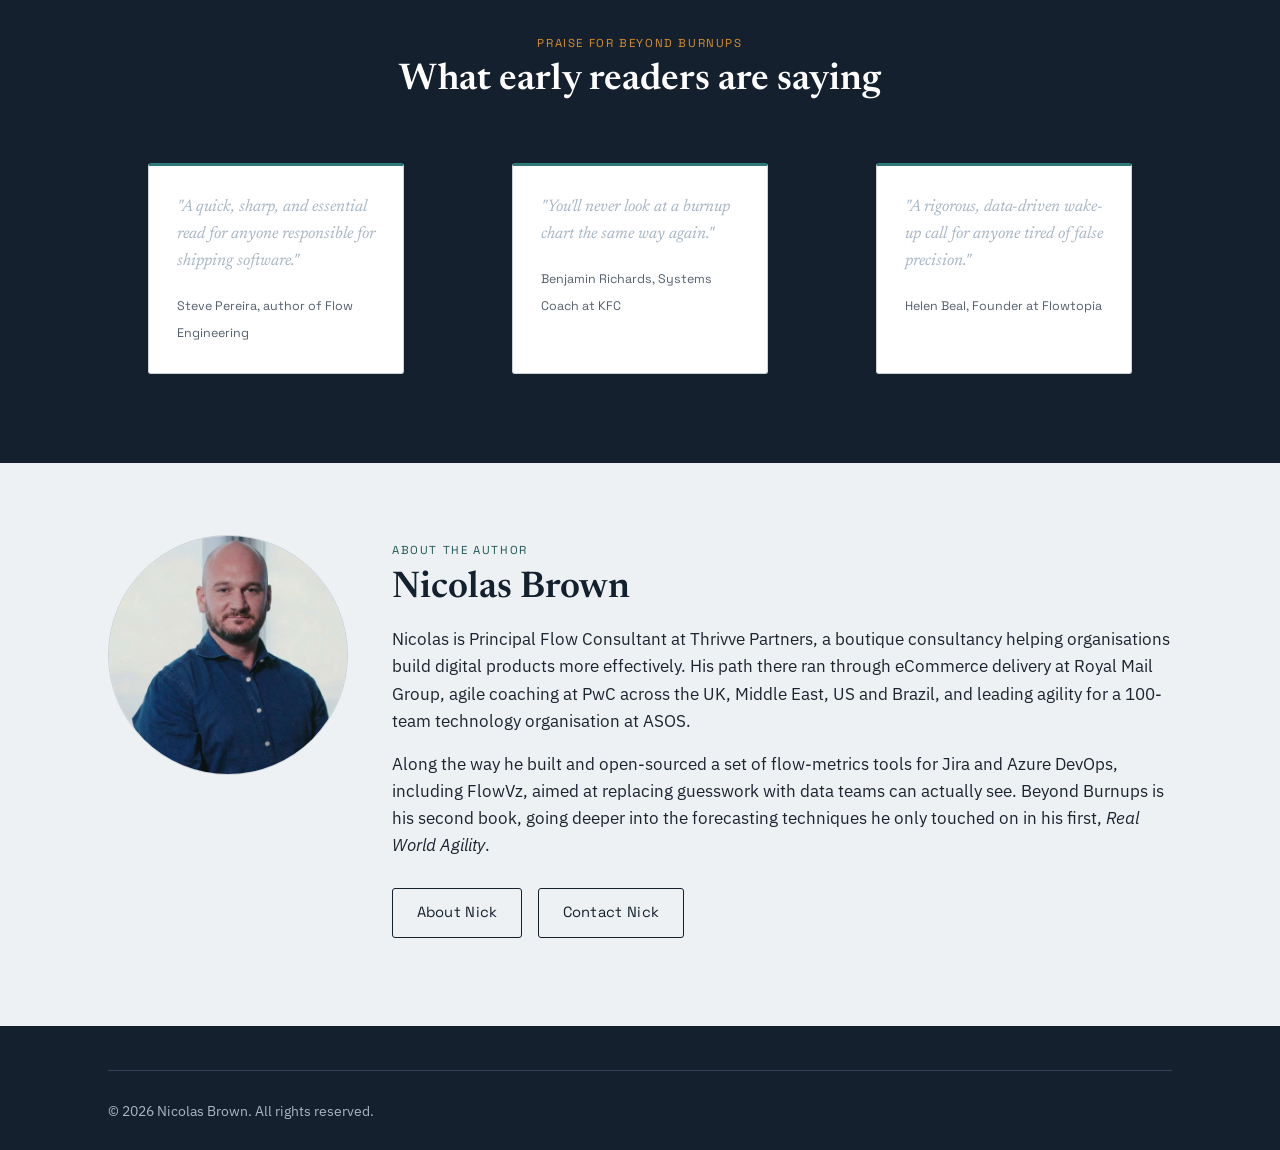
==== commit 9f40c014: "Enhance homepage button styles and classes Added styles for homepage purchase buttons and modified b" ====
--- a/index.html
+++ b/index.html
@@ -13,7 +13,6 @@
 <meta property="og:title" content="Beyond Burnups, A better way to forecast delivery">
 <meta property="og:description" content="Why Burnup charts mislead, why 'just do Monte Carlo' isn't the fix either, and how to forecast delivery properly across features, teams, and dependencies.">
 <meta property="og:url" content="https://beyondburnups.com/">
-<!-- REPLACE: /images/og-image.jpg, 1200x630px social share image (book cover works well on a brand-colour background) -->
 <meta property="og:image" content="https://beyondburnups.com/images/og-image.jpg">
 <meta property="og:site_name" content="Beyond Burnups">
 
@@ -29,6 +28,50 @@
 <link rel="preconnect" href="https://fonts.gstatic.com" crossorigin>
 <link href="https://fonts.googleapis.com/css2?family=Newsreader:ital,wght@0,500;0,600;1,500&family=IBM+Plex+Sans:wght@400;500;600&family=Space+Grotesk:wght@400;500;600&display=swap" rel="stylesheet">
 <link rel="stylesheet" href="/css/style.css">
+
+<style>
+/* Homepage purchase buttons */
+.hero-actions {
+  display: flex;
+  flex-wrap: nowrap;
+  align-items: center;
+  gap: 8px;
+}
+
+.hero-actions .btn {
+  font-size: 0.78rem;
+  padding: 0.85em 0.9em;
+  white-space: nowrap;
+  justify-content: center;
+}
+
+.btn-white {
+  background: #ffffff;
+  color: #14202e;
+  border: 1px solid #ffffff;
+  font-weight: 600;
+}
+
+.btn-white:hover {
+  background: #e8edf0;
+  color: #14202e;
+  border-color: #e8edf0;
+}
+
+/* Keep buttons usable on smaller screens */
+@media (max-width: 1100px) {
+  .hero-actions {
+    flex-wrap: wrap;
+  }
+}
+
+@media (max-width: 600px) {
+  .hero-actions .btn {
+    font-size: 0.82rem;
+    padding: 0.85em 1em;
+  }
+}
+</style>
 </head>
 <body>
 
@@ -61,13 +104,12 @@
         <div class="hero-actions">
           <a href="https://buy.stripe.com/14A8wPcKLcDVboR1ERbo400" class="btn btn-primary" target="_blank" rel="noopener noreferrer">Buy a Signed Copy</a>
           <a href="https://mybook.to/beyondburnups" class="btn btn-teal" target="_blank" rel="noopener">Buy on Amazon</a>
-          <a href="https://leanpub.com/beyondburnups" class="btn btn-ghost" target="_blank" rel="noopener">Buy on Leanpub</a>
+          <a href="https://leanpub.com/beyondburnups" class="btn btn-white" target="_blank" rel="noopener">Buy on Leanpub</a>
         </div>
       </div>
 
       <div class="hero-cover-wrap">
         <div class="cover-frame">
-          <!-- REPLACE: /images/cover.jpg, book cover, portrait, ~600x900px (2:3 ratio) -->
           <img src="/images/cover.jpg" alt="Beyond Burnups book cover" onerror="this.style.display='none'; this.nextElementSibling.style.display='block';">
           <p class="cover-placeholder" style="display:none;">[REPLACE: /images/cover.jpg]<br>Book cover, 2:3 ratio<br>e.g. 600 × 900px</p>
         </div>
@@ -123,7 +165,6 @@
       <div class="author-grid">
         <div>
           <div class="author-photo-frame">
-            <!-- REPLACE: /images/author-photo.jpg, square headshot, min 500x500px -->
             <img src="/images/author-photo.jpg" alt="Nicolas Brown, author of Beyond Burnups" onerror="this.style.display='none'; this.nextElementSibling.style.display='flex';">
             <p class="cover-placeholder" style="display:none; align-items:center; justify-content:center; height:100%;">[REPLACE:<br>/images/author-photo.jpg]<br>Square, 500×500px+</p>
           </div>
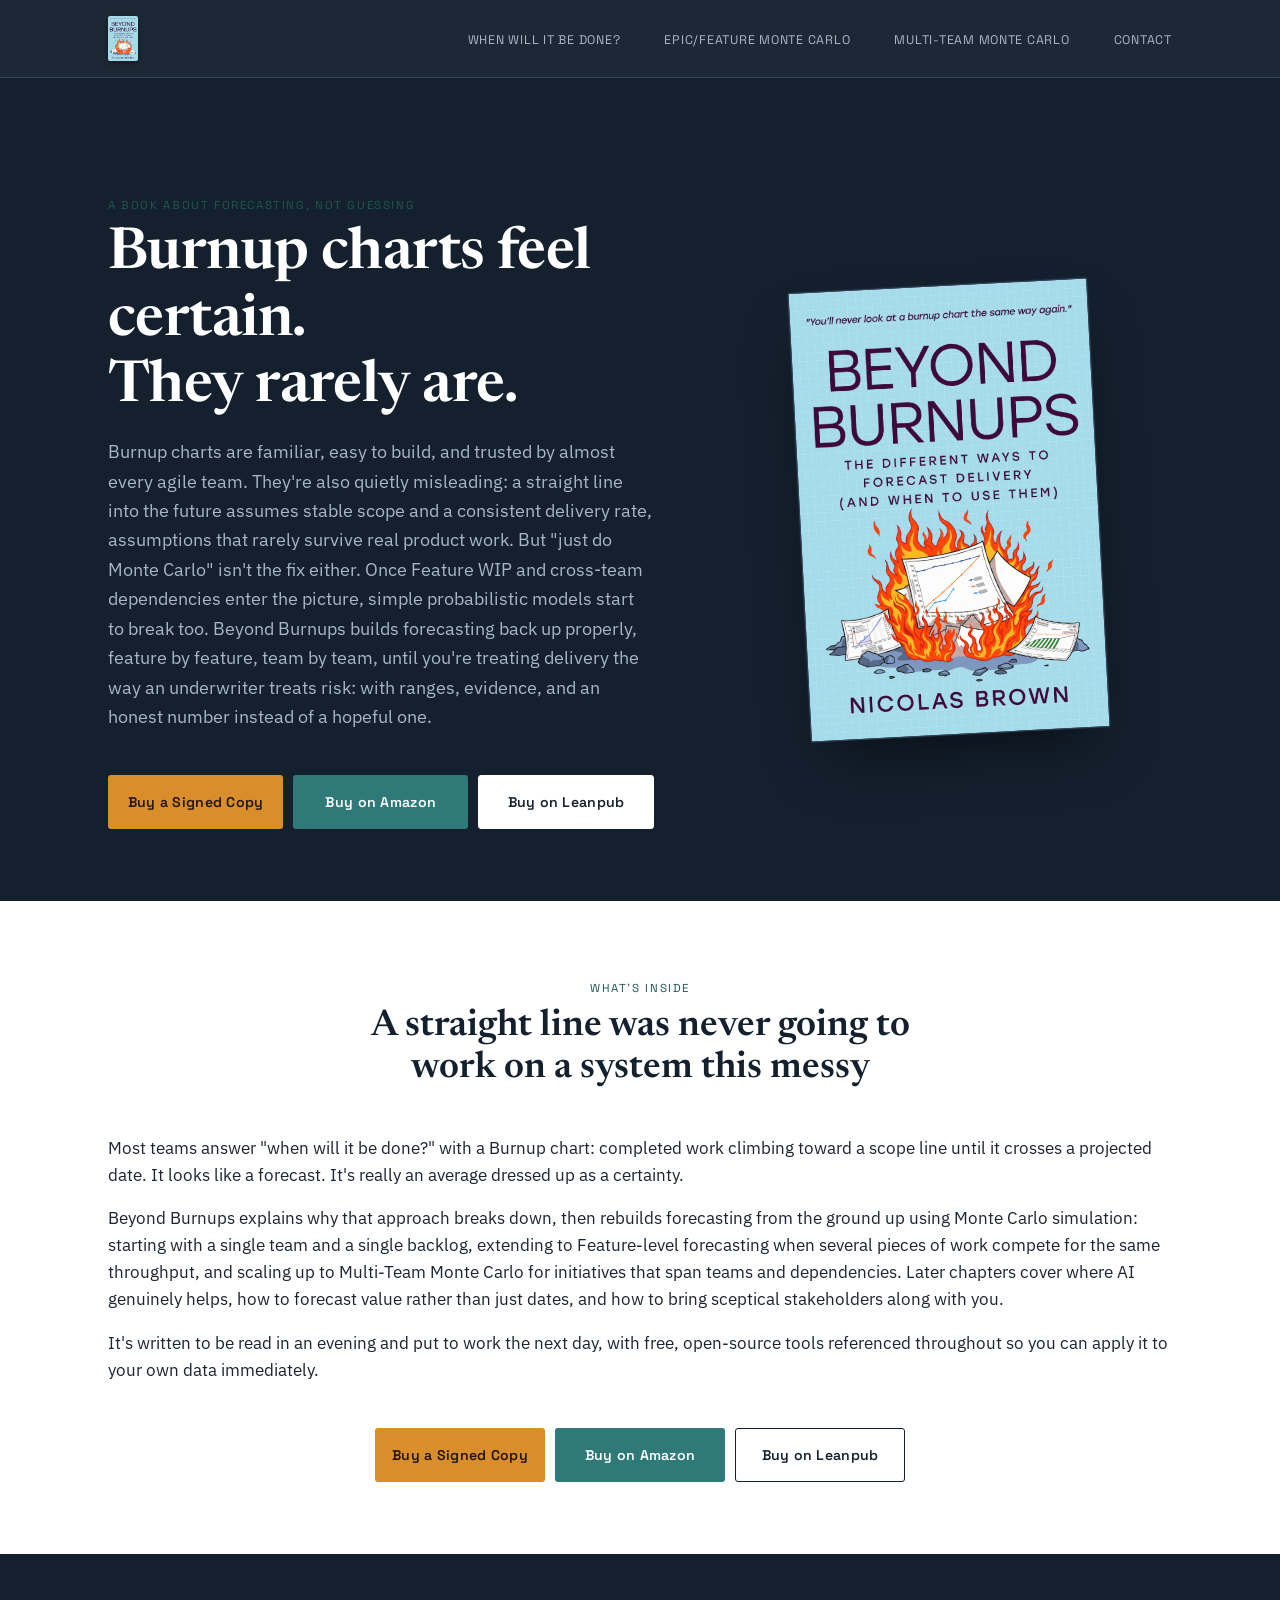
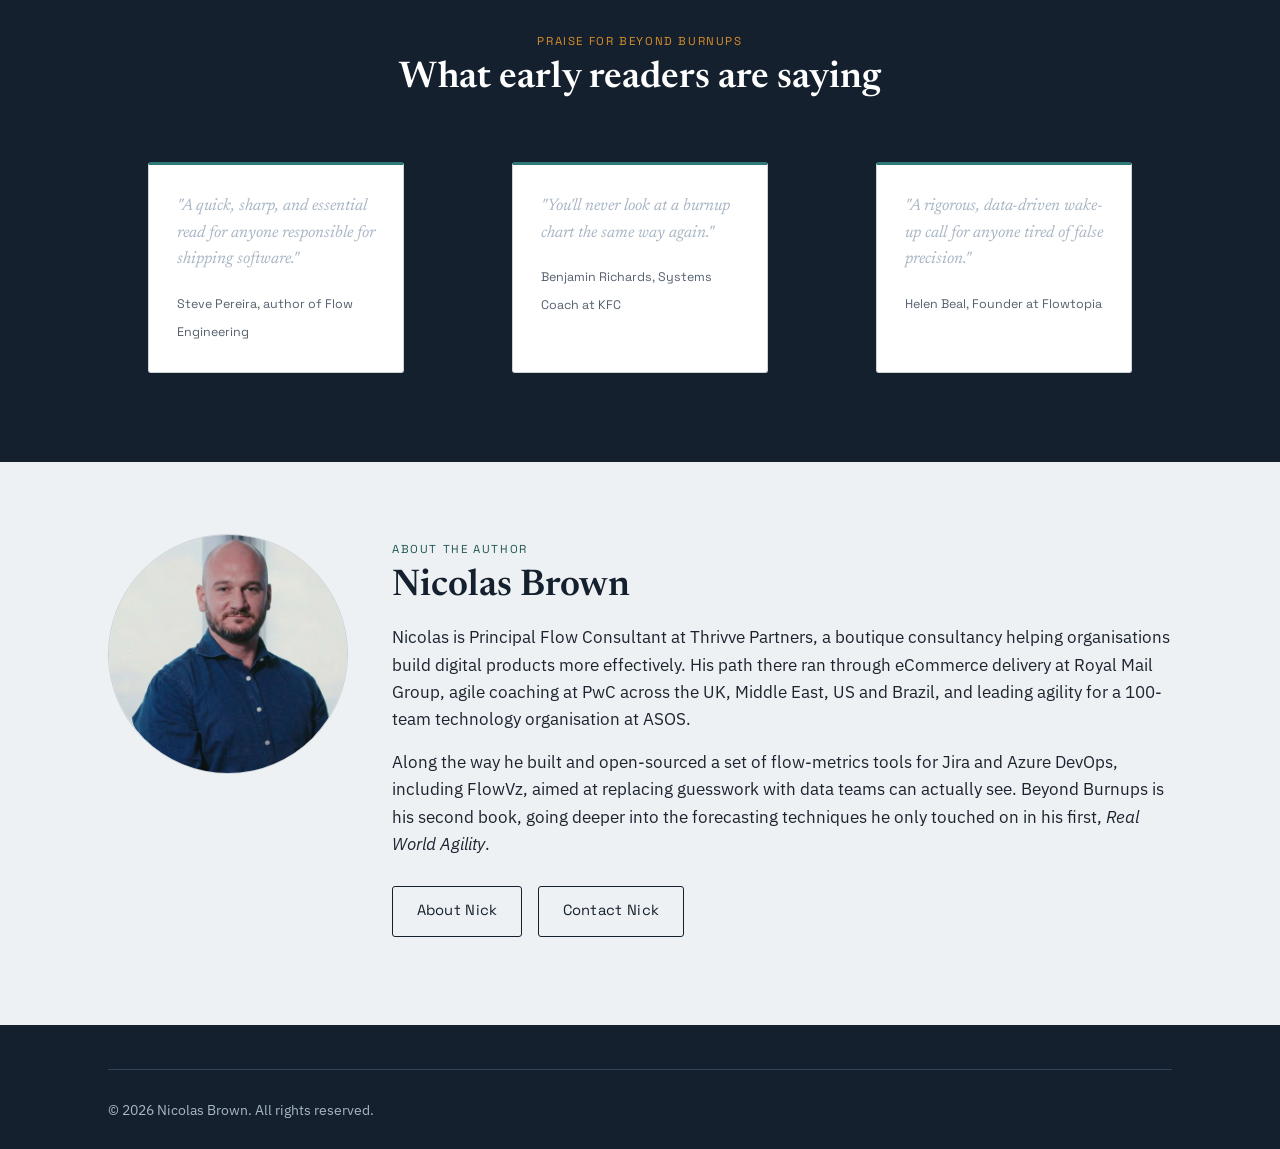
==== commit 9256a697: "Refactor button layout and add purchase actions Updated button layout to use grid for better respons" ====
--- a/index.html
+++ b/index.html
@@ -32,17 +32,22 @@
 <style>
 /* Homepage purchase buttons */
 .hero-actions {
+  display: grid;
+  grid-template-columns: repeat(3, minmax(0, 1fr));
+  gap: 10px;
+  width: 100%;
+}
+
+.hero-actions .btn {
   display: flex;
-  flex-wrap: nowrap;
   align-items: center;
-  gap: 8px;
-}
-
-.hero-actions .btn {
-  font-size: 0.78rem;
-  padding: 0.85em 0.9em;
+  justify-content: center;
+  min-height: 54px;
+  padding: 12px 8px;
+  font-size: 0.88rem;
+  font-weight: 600;
+  text-align: center;
   white-space: nowrap;
-  justify-content: center;
 }
 
 .btn-white {
@@ -58,17 +63,41 @@
   border-color: #e8edf0;
 }
 
-/* Keep buttons usable on smaller screens */
-@media (max-width: 1100px) {
+/* Buttons in the second purchase section */
+.purchase-actions {
+  display: flex;
+  justify-content: center;
+  flex-wrap: wrap;
+  gap: 10px;
+  margin-top: var(--space-4);
+}
+
+.purchase-actions .btn {
+  display: flex;
+  align-items: center;
+  justify-content: center;
+  min-width: 170px;
+  min-height: 54px;
+  padding: 12px 16px;
+  font-size: 0.88rem;
+  font-weight: 600;
+  text-align: center;
+}
+
+/* Responsive purchase buttons */
+@media (max-width: 600px) {
   .hero-actions {
-    flex-wrap: wrap;
+    grid-template-columns: 1fr;
   }
-}
-
-@media (max-width: 600px) {
-  .hero-actions .btn {
-    font-size: 0.82rem;
-    padding: 0.85em 1em;
+
+  .hero-actions .btn,
+  .purchase-actions .btn {
+    width: 100%;
+    min-height: 54px;
+  }
+
+  .purchase-actions {
+    flex-direction: column;
   }
 }
 </style>
@@ -101,10 +130,26 @@
         <p class="eyebrow">A book about forecasting, not guessing</p>
         <h1>Burnup charts feel certain.<br>They rarely are.</h1>
         <p class="lede">Burnup charts are familiar, easy to build, and trusted by almost every agile team. They're also quietly misleading: a straight line into the future assumes stable scope and a consistent delivery rate, assumptions that rarely survive real product work. But "just do Monte Carlo" isn't the fix either. Once Feature WIP and cross-team dependencies enter the picture, simple probabilistic models start to break too. Beyond Burnups builds forecasting back up properly, feature by feature, team by team, until you're treating delivery the way an underwriter treats risk: with ranges, evidence, and an honest number instead of a hopeful one.</p>
+
         <div class="hero-actions">
-          <a href="https://buy.stripe.com/14A8wPcKLcDVboR1ERbo400" class="btn btn-primary" target="_blank" rel="noopener noreferrer">Buy a Signed Copy</a>
-          <a href="https://mybook.to/beyondburnups" class="btn btn-teal" target="_blank" rel="noopener">Buy on Amazon</a>
-          <a href="https://leanpub.com/beyondburnups" class="btn btn-white" target="_blank" rel="noopener">Buy on Leanpub</a>
+          <a href="https://buy.stripe.com/14A8wPcKLcDVboR1ERbo400"
+             class="btn btn-primary"
+             target="_blank"
+             rel="noopener noreferrer">
+            Buy a Signed Copy
+          </a>
+          <a href="https://mybook.to/beyondburnups"
+             class="btn btn-teal"
+             target="_blank"
+             rel="noopener">
+            Buy on Amazon
+          </a>
+          <a href="https://leanpub.com/beyondburnups"
+             class="btn btn-white"
+             target="_blank"
+             rel="noopener">
+            Buy on Leanpub
+          </a>
         </div>
       </div>
 
@@ -127,11 +172,27 @@
       <p>Most teams answer "when will it be done?" with a Burnup chart: completed work climbing toward a scope line until it crosses a projected date. It looks like a forecast. It's really an average dressed up as a certainty.</p>
       <p>Beyond Burnups explains why that approach breaks down, then rebuilds forecasting from the ground up using Monte Carlo simulation: starting with a single team and a single backlog, extending to Feature-level forecasting when several pieces of work compete for the same throughput, and scaling up to Multi-Team Monte Carlo for initiatives that span teams and dependencies. Later chapters cover where AI genuinely helps, how to forecast value rather than just dates, and how to bring sceptical stakeholders along with you.</p>
       <p>It's written to be read in an evening and put to work the next day, with free, open-source tools referenced throughout so you can apply it to your own data immediately.</p>
-      <p style="text-align:center; margin-top: var(--space-4); display:flex; gap: var(--space-2); justify-content:center; flex-wrap: wrap;">
-        <a href="https://buy.stripe.com/14A8wPcKLcDVboR1ERbo400" class="btn btn-primary" target="_blank" rel="noopener noreferrer">Buy a Signed Copy</a>
-        <a href="https://mybook.to/beyondburnups" class="btn btn-teal" target="_blank" rel="noopener">Buy on Amazon</a>
-        <a href="https://leanpub.com/beyondburnups" class="btn btn-outline" target="_blank" rel="noopener">Buy on Leanpub</a>
-      </p>
+
+      <div class="purchase-actions">
+        <a href="https://buy.stripe.com/14A8wPcKLcDVboR1ERbo400"
+           class="btn btn-primary"
+           target="_blank"
+           rel="noopener noreferrer">
+          Buy a Signed Copy
+        </a>
+        <a href="https://mybook.to/beyondburnups"
+           class="btn btn-teal"
+           target="_blank"
+           rel="noopener">
+          Buy on Amazon
+        </a>
+        <a href="https://leanpub.com/beyondburnups"
+           class="btn btn-outline"
+           target="_blank"
+           rel="noopener">
+          Buy on Leanpub
+        </a>
+      </div>
     </div>
   </section>
 
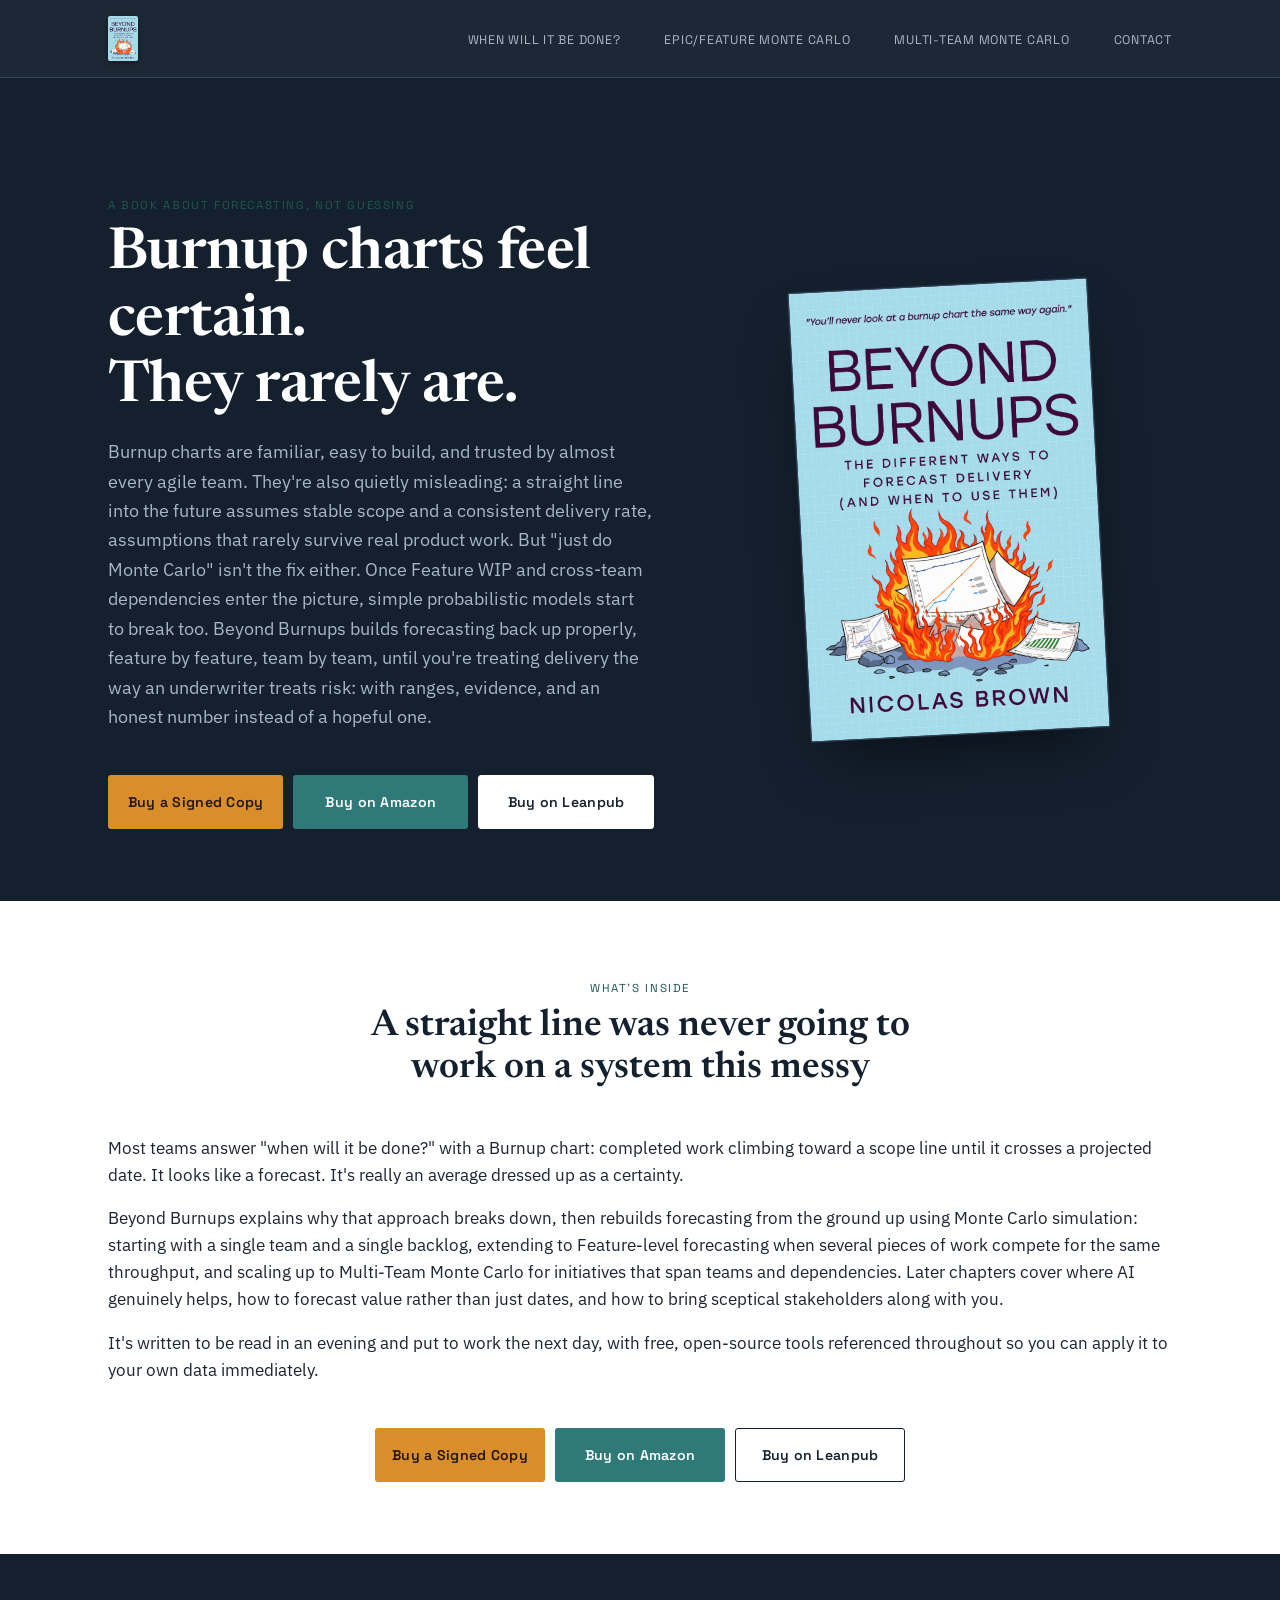
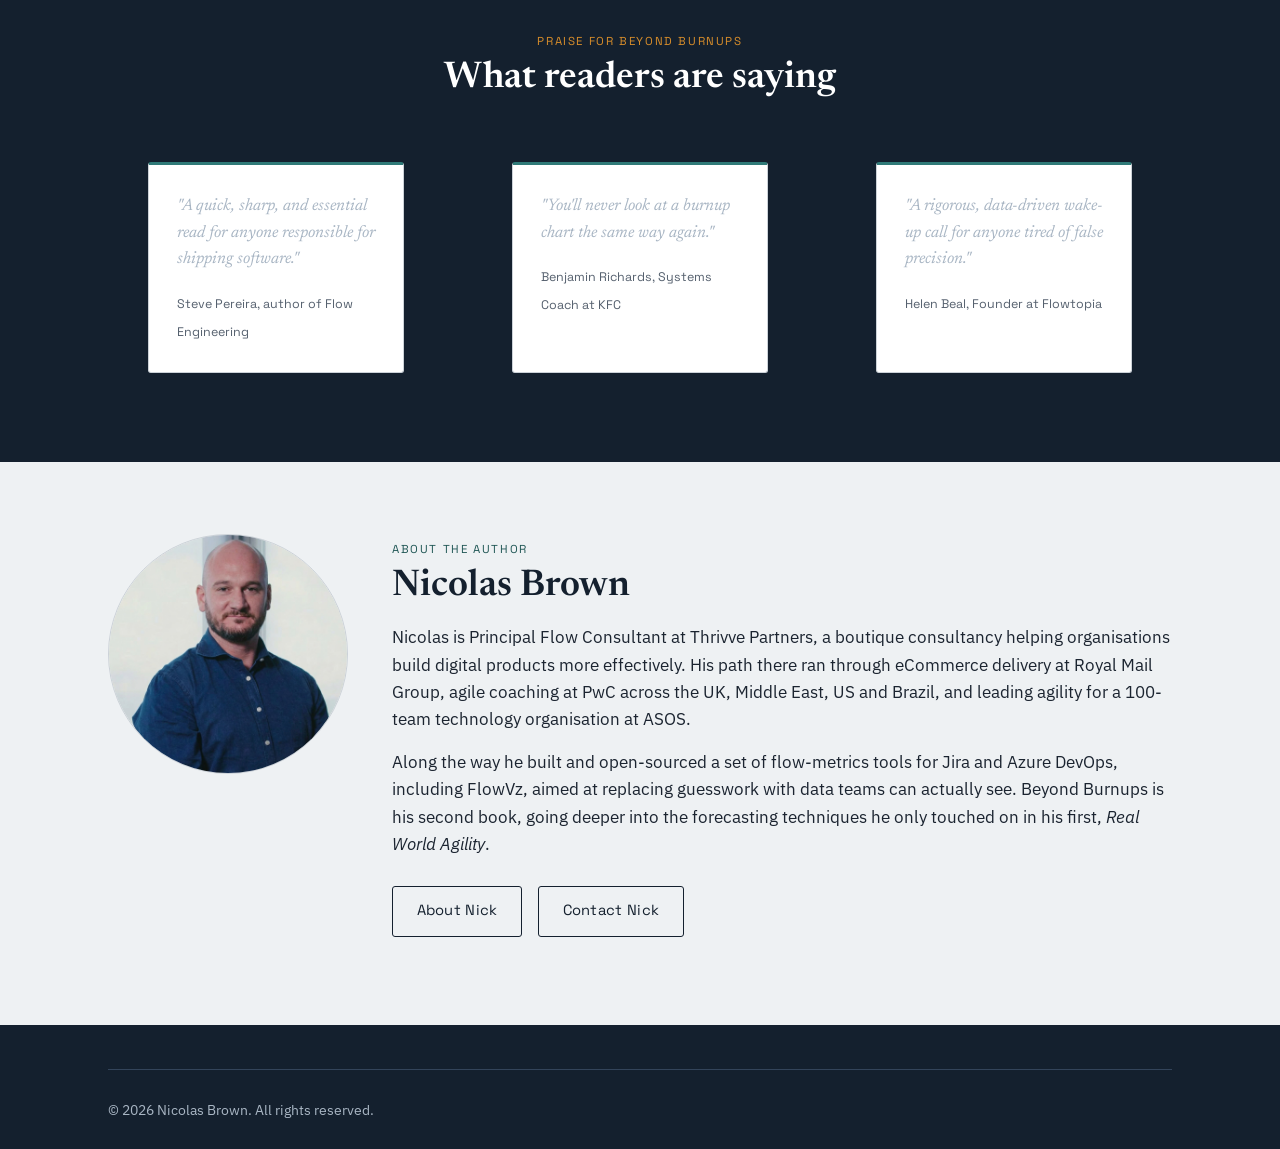
==== commit 712d8206: "Update heading text for reader feedback section" ====
--- a/index.html
+++ b/index.html
@@ -201,7 +201,7 @@
     <div class="container">
       <div class="section-head">
         <p class="eyebrow" style="color: var(--amber);">Praise for Beyond Burnups</p>
-        <h2>What early readers are saying</h2>
+        <h2>What readers are saying</h2>
       </div>
       <div class="quote-grid">
         <blockquote class="quote-card">
